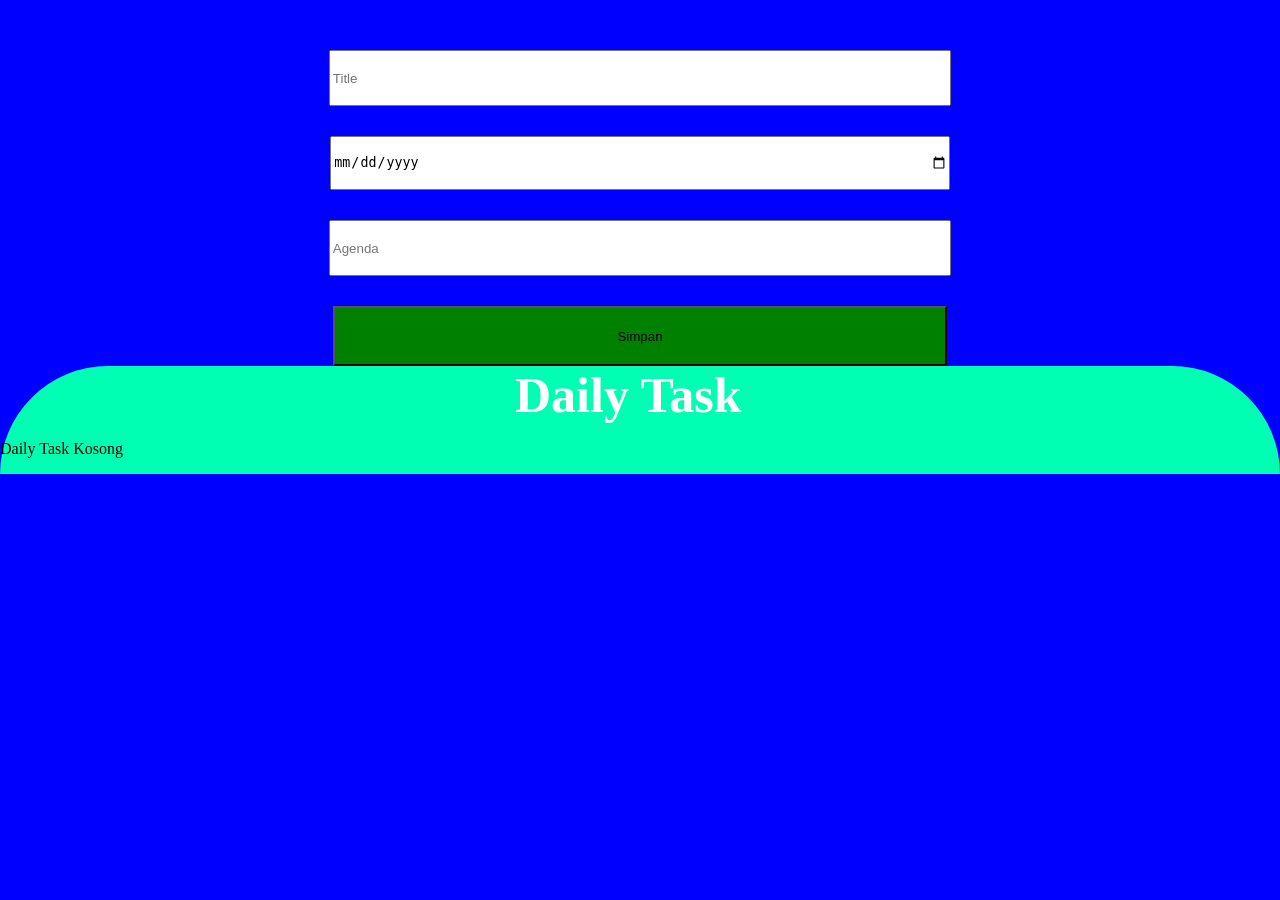
==== index.html @ ef0ea3d3 "tugas" ====
<!DOCTYPE html>
<html lang="en">
<head>
    <meta charset="UTF-8">
    <meta http-equiv="X-UA-Compatible" content="IE=edge">
    <meta name="viewport" content="width=device-width, initial-scale=1.0">
    <link rel="stylesheet" href="index.css">
    <title>Document</title>
</head>
<body>
    <div id="container">
        <div id="input">
            <input type="text" id="title" placeholder="Title">
            <input type="date" id="date" placeholder="Date">
            <input type="text" id="agenda" placeholder="Agenda">
            <!-- <textarea name="agenda" id="" cols="30" rows="10" id="agenda" placeholder="Agenda"></textarea> -->
            <button id="btnSimpan">Simpan</button>
        </div>
        <div id="hasil">
            <label id="judul">Daily Task</label>
        </div>
    </div>
    <script src="index.js"></script>
</body>
</html>
---- index.css ----
body {
    margin: 0;
}
#container {
    display: flex;
    width: 100%;
    min-height: 100vh;
    align-items: center;
    flex-direction: column;
    background: blue;
    box-sizing: border-box;
}

#input {
    margin-top: 50px;
    display: flex;
    flex-direction: column;
    align-items: center;
    width: 60%;
}

#title, #date, #agenda {
    margin-bottom: 30px;
    width: 80%;
    height: 50px;
}

#btnSimpan {
    width: 80%;
    height: 60px;
    background: green;
}

#hasil {
    display: block;
    width: 100%;
    min-height: 20px;
    background: rgb(0, 255, 179);
    border-top-left-radius: 150px;
    border-top-right-radius: 150px;
    box-sizing: border-box;
}

#judul {
    display: block;
    width: 250px;
    font-size: 50px;
    font-weight: bold;
    color: white;
    margin: 0 auto;
}
.title {
    display: flex;
    text-align: center;
    align-items: center;
    margin-left: 140px;
    width: 100px;
    height: 50px;
    background: coral;
    margin-bottom: -30px;
}

.card{
    margin: 50px auto;
    width: 80%;
    min-height: 150px;
    background: coral;
    border-bottom-right-radius: 50px;
    box-sizing: border-box;
}


#hasil div span{
    position: absolute;
    display: flex;
    align-items: center;
    justify-content: center;
    margin-left:78vmax;
    margin-top: -20px;
    background: red;
    color: white;
    width: 40px;
    height: 40px;
    border-radius: 50%;
}
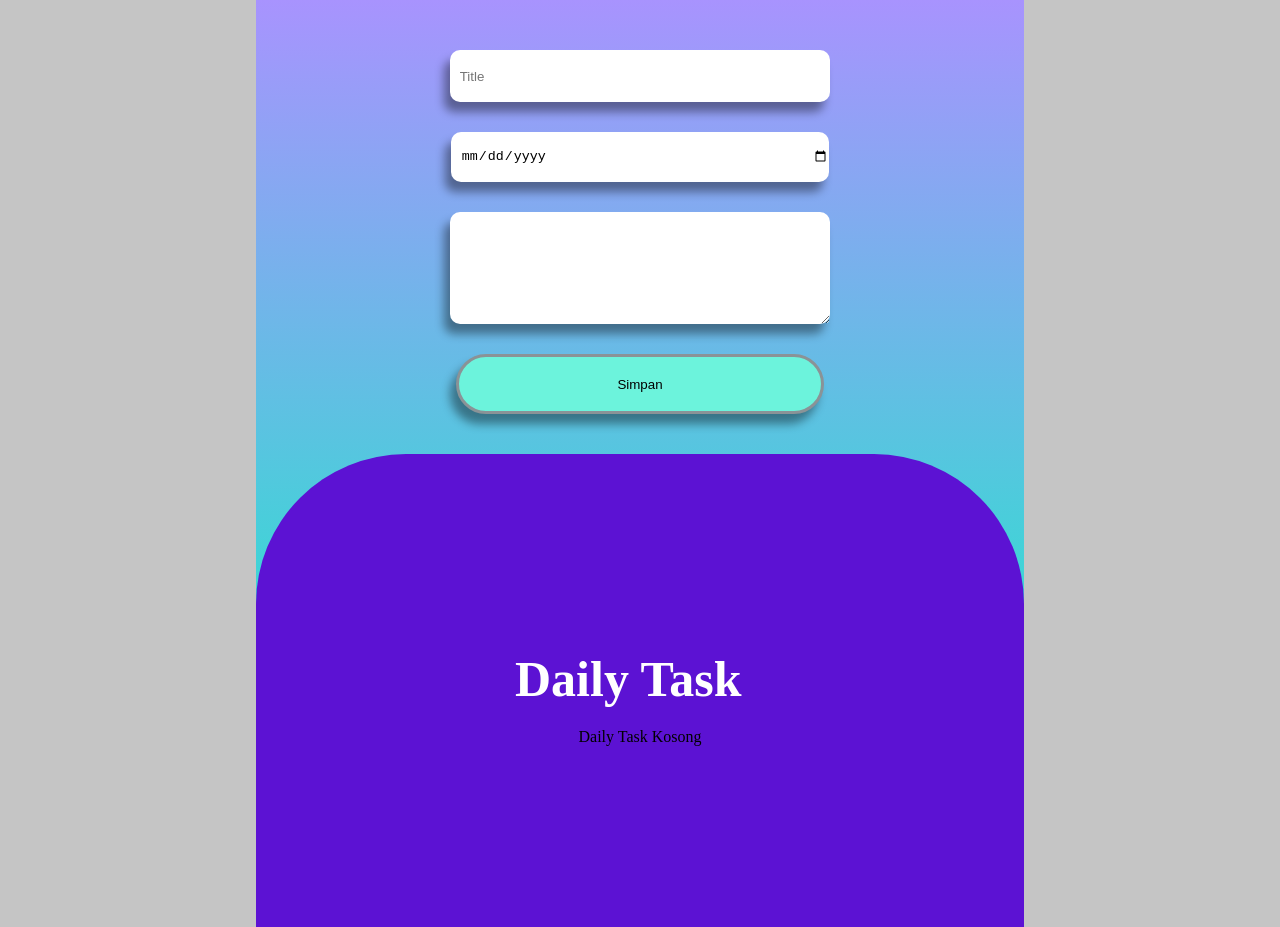
==== commit 56efdf7d: "css" ====
--- a/index.html
+++ b/index.html
@@ -1,25 +1,25 @@
-<!DOCTYPE html>
-<html lang="en">
-<head>
-    <meta charset="UTF-8">
-    <meta http-equiv="X-UA-Compatible" content="IE=edge">
-    <meta name="viewport" content="width=device-width, initial-scale=1.0">
-    <link rel="stylesheet" href="index.css">
-    <title>Document</title>
-</head>
-<body>
-    <div id="container">
-        <div id="input">
-            <input type="text" id="title" placeholder="Title">
-            <input type="date" id="date" placeholder="Date">
-            <input type="text" id="agenda" placeholder="Agenda">
-            <!-- <textarea name="agenda" id="" cols="30" rows="10" id="agenda" placeholder="Agenda"></textarea> -->
-            <button id="btnSimpan">Simpan</button>
-        </div>
-        <div id="hasil">
-            <label id="judul">Daily Task</label>
-        </div>
-    </div>
-    <script src="index.js"></script>
-</body>
+<!DOCTYPE html>
+<html lang="en">
+<head>
+    <meta charset="UTF-8">
+    <meta http-equiv="X-UA-Compatible" content="IE=edge">
+    <meta name="viewport" content="width=device-width, initial-scale=1.0">
+    <link rel="stylesheet" href="index.css">
+    <link rel="stylesheet" href="node_modules/@fortawesome/fontawesome-free/css/all.css">
+    <title>Document</title>
+</head>
+<body>
+    <div id="container">
+        <div id="input">
+            <input type="text" id="title" placeholder="Title">
+            <input type="date" id="date" placeholder="Date">
+            <textarea name="" id="agenda" itemid="agenda" cols="30" rows="10"></textarea>
+            <button id="btnSimpan">Simpan</button>
+        </div>
+        <div id="hasil">
+            <label id="judul">Daily Task</label>
+        </div>
+    </div>
+    <script src="index.js"></script>
+</body>
 </html>
--- a/index.css
+++ b/index.css
@@ -1,85 +1,165 @@
-body {
-    margin: 0;
-}
-#container {
-    display: flex;
-    width: 100%;
-    min-height: 100vh;
-    align-items: center;
-    flex-direction: column;
-    background: blue;
-    box-sizing: border-box;
-}
-
-#input {
-    margin-top: 50px;
-    display: flex;
-    flex-direction: column;
-    align-items: center;
-    width: 60%;
-}
-
-#title, #date, #agenda {
-    margin-bottom: 30px;
-    width: 80%;
-    height: 50px;
-}
-
-#btnSimpan {
-    width: 80%;
-    height: 60px;
-    background: green;
-}
-
-#hasil {
-    display: block;
-    width: 100%;
-    min-height: 20px;
-    background: rgb(0, 255, 179);
-    border-top-left-radius: 150px;
-    border-top-right-radius: 150px;
-    box-sizing: border-box;
-}
-
-#judul {
-    display: block;
-    width: 250px;
-    font-size: 50px;
-    font-weight: bold;
-    color: white;
-    margin: 0 auto;
-}
-.title {
-    display: flex;
-    text-align: center;
-    align-items: center;
-    margin-left: 140px;
-    width: 100px;
-    height: 50px;
-    background: coral;
-    margin-bottom: -30px;
-}
-
-.card{
-    margin: 50px auto;
-    width: 80%;
-    min-height: 150px;
-    background: coral;
-    border-bottom-right-radius: 50px;
-    box-sizing: border-box;
-}
-
-
-#hasil div span{
-    position: absolute;
-    display: flex;
-    align-items: center;
-    justify-content: center;
-    margin-left:78vmax;
-    margin-top: -20px;
-    background: red;
-    color: white;
-    width: 40px;
-    height: 40px;
-    border-radius: 50%;
+body {
+    margin: 0;
+    background-color: #c5c5c5;
+}
+#container {
+    display: flex;
+    width: 60%;
+    min-height: 100vh;
+    align-items: center;
+    flex-direction: column;
+    background-image: linear-gradient(#a893fe, #00fbbf);
+    box-sizing: border-box;
+    margin: auto;
+}
+
+#input {
+    margin-top: 50px;
+    display: flex;
+    flex-direction: column;
+    align-items: center;
+    width: 60%;
+}
+
+#title, #date, #agenda {
+    margin-bottom: 30px;
+    width: 80%;
+    height: 50px;
+    border-radius: 10px;
+    box-shadow: -6px 10px 10px rgba(0, 0, 0, 0.4);
+    border: none;
+    padding-left: 10px;
+    
+}
+#title, #date, #agenda:focus{
+    outline: none;
+}
+#agenda {
+    margin-bottom: 30px;
+    width: 80%;
+    height: 100px;
+    padding-top: 10px;
+}
+
+#btnSimpan {
+    width: 80%;
+    height: 60px;
+    background: rgb(108, 243, 220);
+    border-radius: 40px;
+    border: solid #8a9397 ;
+    box-shadow: -6px 10px 10px rgba(0, 0, 0, 0.4);
+}
+#btnSimpan:hover{
+    cursor: pointer;
+}
+
+#hasil {
+    display: block;
+    align-content: center;
+    width: 100%;
+    min-height: 473px;
+    background: rgb(92, 18, 211);
+    border-top-left-radius: 150px;
+    border-top-right-radius: 150px;
+    box-sizing: border-box;
+    margin-top: 40px;
+    /* box-shadow: 0 -20px 20px rgba(30, 0, 78, 0.4); */
+    
+}
+
+#judul {
+    display: block;
+    width: 250px;
+    font-size: 50px;
+    font-weight: bold;
+    color: white;
+    margin: 0 auto;
+    margin-top: 30px;
+    margin-bottom: 20px;
+}
+.kosong {
+    text-align: center;
+}
+
+.title {
+    display: flex;
+    /* text-align: center;
+    align-items: center; */
+    margin-left: 50px;
+    width: 25%;
+    margin-bottom: -30px;
+    box-sizing: border-box;
+    padding: 15px;
+}
+
+
+.card{
+    margin: 50px;
+    width: 80%;
+    min-height: 150px;
+    border-bottom-right-radius: 50px;
+    box-sizing: border-box;
+    padding-top: 10px;
+    padding-left: 10px;
+}
+.color-icon {
+    color: white;
+}
+
+.hijau{
+    background: #A3FD9C;
+}
+
+.coklat {
+    background: #FFDBA4;
+}
+
+
+#hasil .hapus{
+    position: absolute;
+    display: flex;
+    align-items: center;
+    justify-content: center;
+    /* margin-left:78vmax; */
+    margin-left: 46.5%;
+    margin-top: -30px;
+    background: red;
+    color: white;
+    width: 40px;
+    height: 40px;
+    border-radius: 50%;
+}
+
+#hasil .hapus:hover {
+    cursor: pointer;
+}
+
+@media screen and (max-width: 950px) {
+    body {
+        margin: 0;
+    }
+    #container {
+        display: flex;
+        width: 100%;
+        min-height: 100vh;
+        align-items: center;
+        flex-direction: column;
+        background-image: linear-gradient(#a893fe, #00fbbf);
+        box-sizing: border-box;
+        margin: auto;
+    }
+    #hasil .hapus{
+        position: absolute;
+        display: flex;
+        align-items: center;
+        justify-content: center;
+        /* margin-left:78vmax; */
+        margin-left: 76.5%;
+        margin-top: -30px;
+        background: red;
+        color: white;
+        width: 40px;
+        height: 40px;
+        border-radius: 50%;
+    }
 }
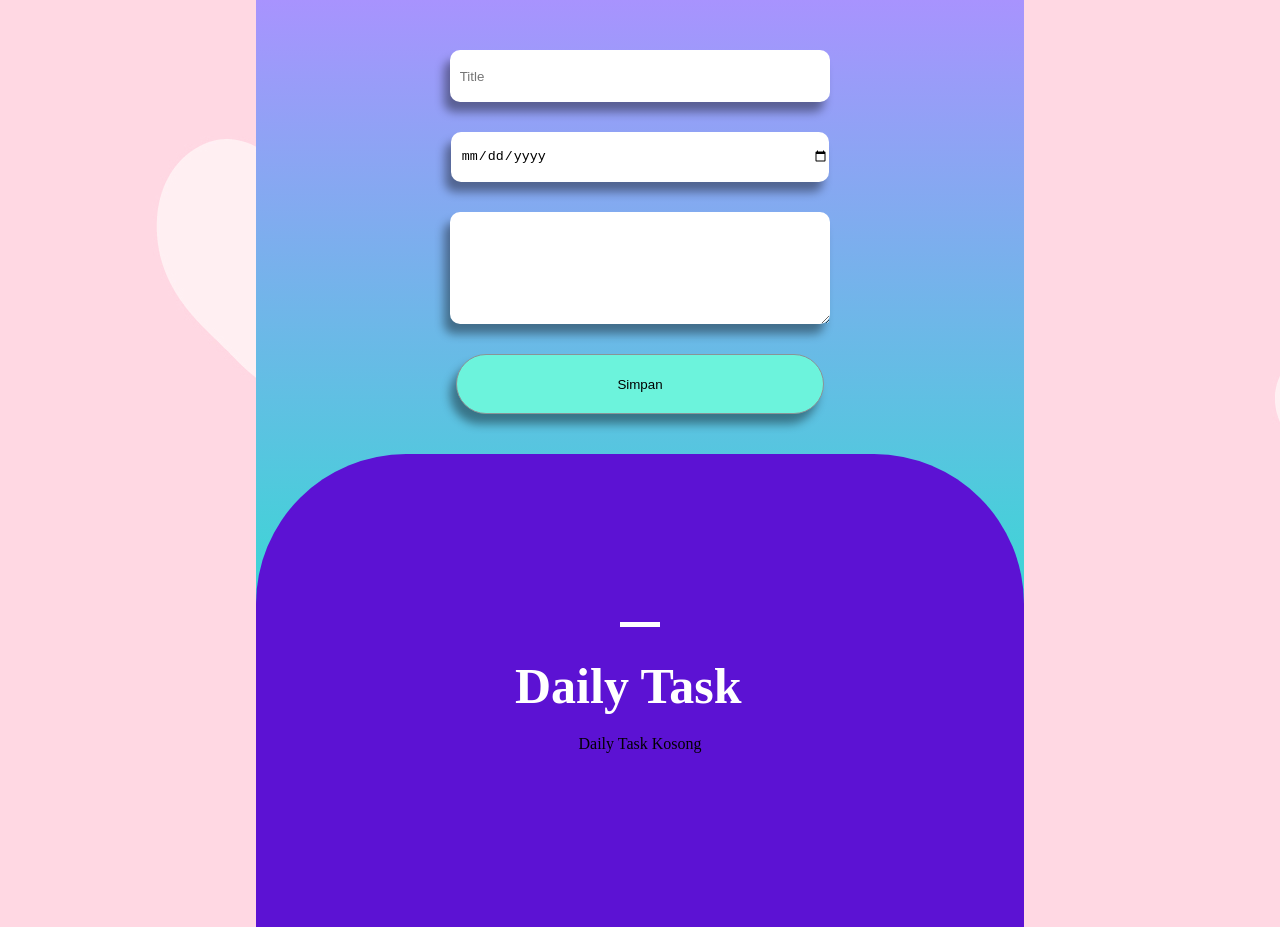
==== commit 50f2a9a6: "css" ====
--- a/index.html
+++ b/index.html
@@ -5,7 +5,6 @@
     <meta http-equiv="X-UA-Compatible" content="IE=edge">
     <meta name="viewport" content="width=device-width, initial-scale=1.0">
     <link rel="stylesheet" href="index.css">
-    <link rel="stylesheet" href="node_modules/@fortawesome/fontawesome-free/css/all.css">
     <title>Document</title>
 </head>
 <body>
@@ -17,6 +16,7 @@
             <button id="btnSimpan">Simpan</button>
         </div>
         <div id="hasil">
+            <span class="garis"></span>
             <label id="judul">Daily Task</label>
         </div>
     </div>
--- a/index.css
+++ b/index.css
@@ -1,6 +1,8 @@
 body {
     margin: 0;
-    background-color: #c5c5c5;
+    /* background-color: #c5c5c5; */
+    background-image: url(./asset/bg.jpg);
+    background-repeat: repeat;
 }
 #container {
     display: flex;
@@ -48,6 +50,7 @@
     border-radius: 40px;
     border: solid #8a9397 ;
     box-shadow: -6px 10px 10px rgba(0, 0, 0, 0.4);
+    border: 1px solid #8A9397;
 }
 #btnSimpan:hover{
     cursor: pointer;
@@ -66,7 +69,18 @@
     /* box-shadow: 0 -20px 20px rgba(30, 0, 78, 0.4); */
     
 }
-
+.garis{
+    display: block;
+    width: 40px;
+    height: 5px;
+    background: white;
+    margin: 10px auto;
+    transition: 2s;
+}
+.garis:hover{
+    transform: scaleY(2);
+    cursor: pointer;
+}
 #judul {
     display: block;
     width: 250px;
@@ -90,6 +104,10 @@
     margin-bottom: -30px;
     box-sizing: border-box;
     padding: 15px;
+    border-bottom-right-radius: 25px;
+    border-top-right-radius: 25px;
+    box-shadow: -6px 15px 10px rgba(0, 0, 0, 0.7);
+    
 }
 
 
@@ -101,6 +119,8 @@
     box-sizing: border-box;
     padding-top: 10px;
     padding-left: 10px;
+    border-left: 20px solid #8a9397;
+    box-shadow: -6px 15px 10px rgba(0, 0, 0, 0.7);
 }
 .color-icon {
     color: white;
@@ -108,10 +128,12 @@
 
 .hijau{
     background: #A3FD9C;
+    border-left: 20px solid #76D2E5;
 }
 
 .coklat {
     background: #FFDBA4;
+    border-left: 20px solid #C98474;
 }
 
 
@@ -121,7 +143,7 @@
     align-items: center;
     justify-content: center;
     /* margin-left:78vmax; */
-    margin-left: 46.5%;
+    margin-left: 45%;
     margin-top: -30px;
     background: red;
     color: white;
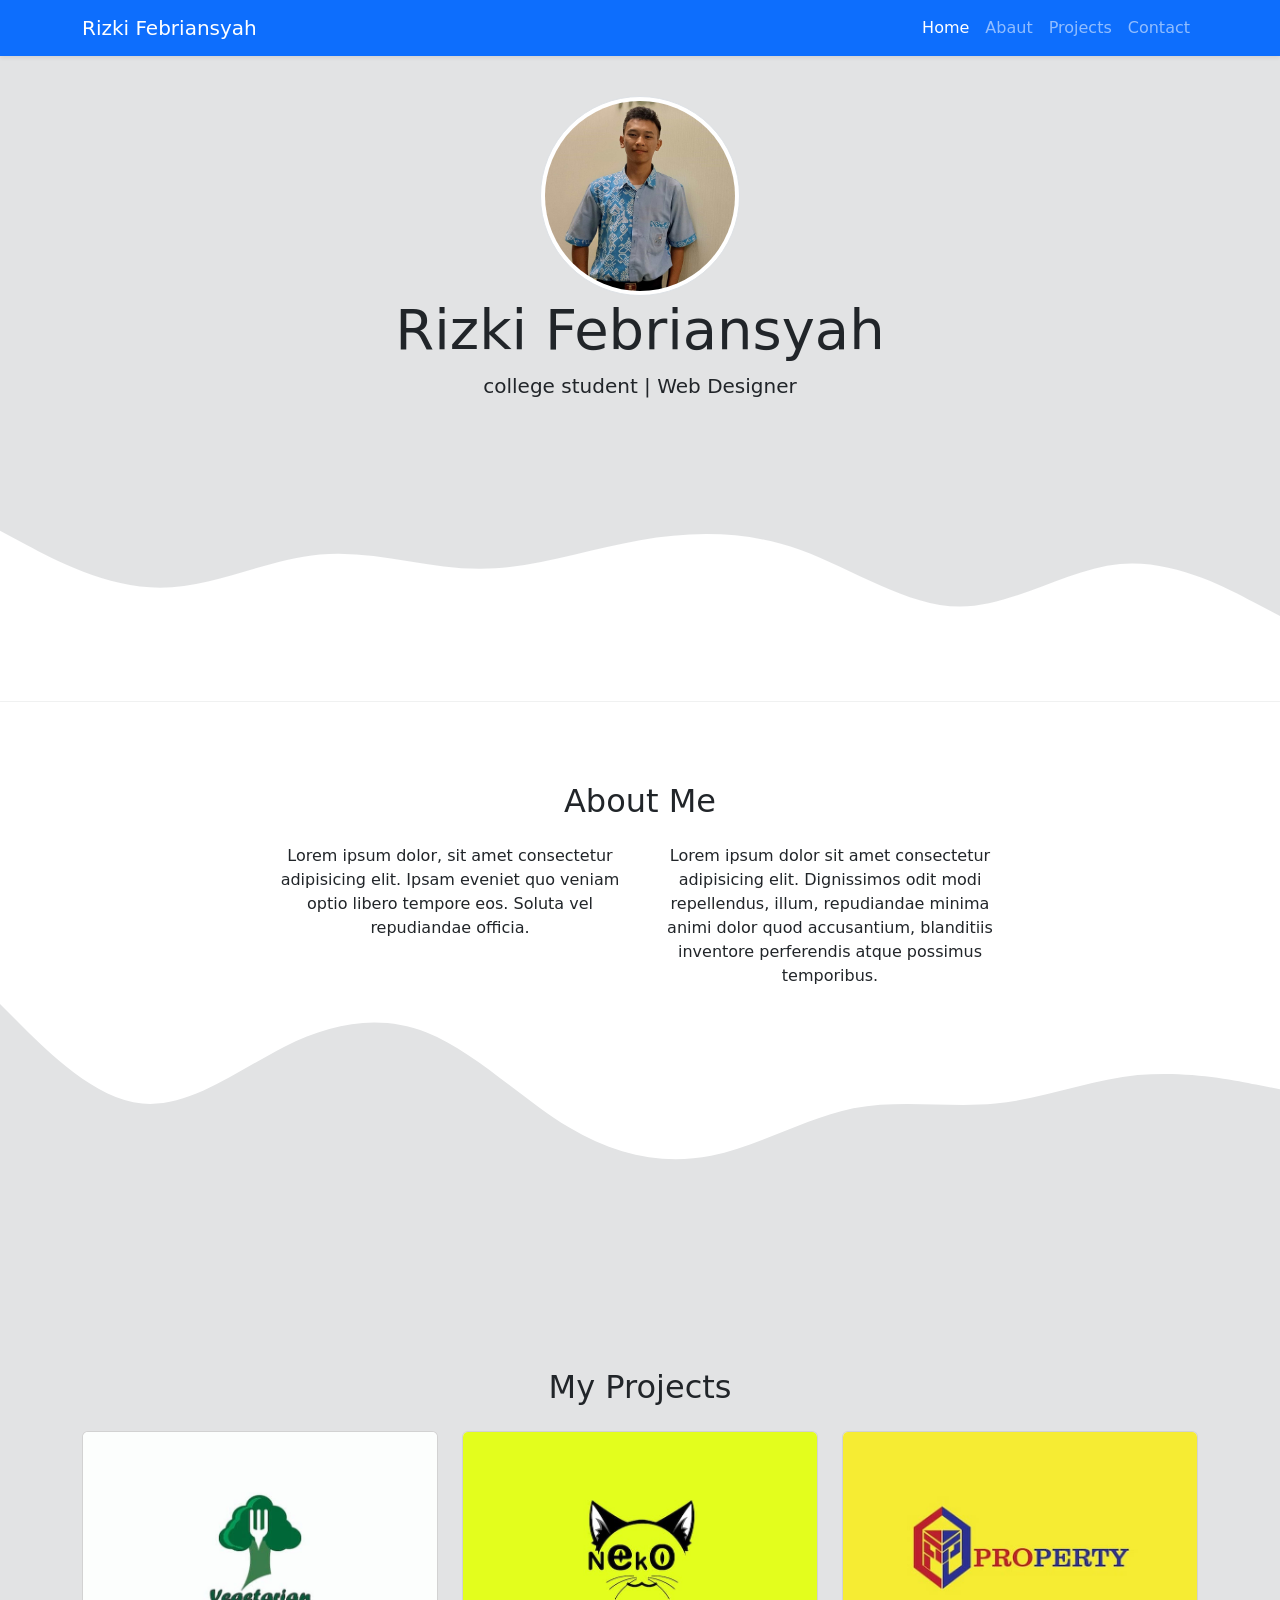
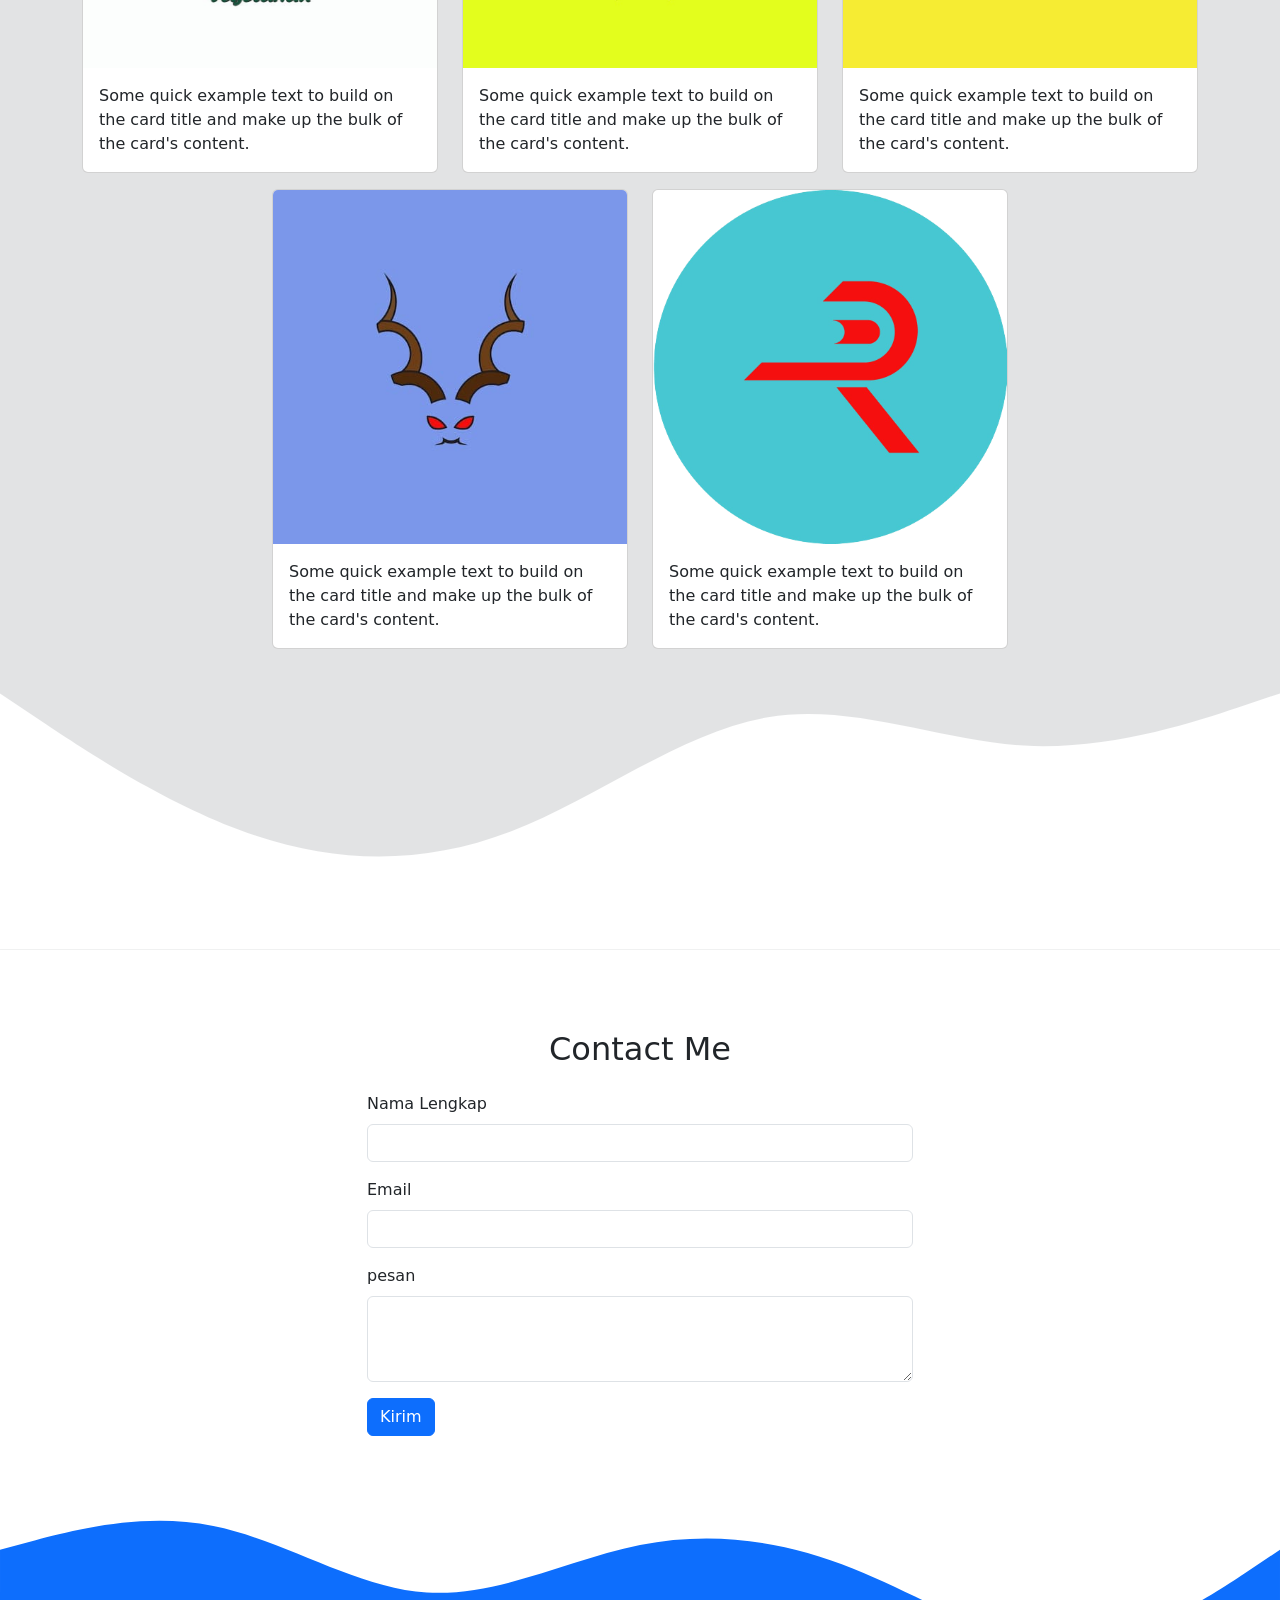
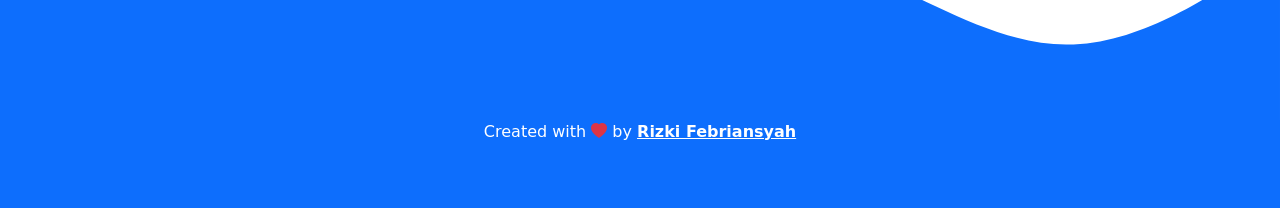
==== commit d4adc491: "menambah potopolio" ====
--- a/index.html
+++ b/index.html
@@ -1,25 +1,233 @@
-<!DOCTYPE html>
-<html lang="en">
-<head>
-    <meta charset="UTF-8">
-    <meta http-equiv="X-UA-Compatible" content="IE=edge">
-    <meta name="viewport" content="width=device-width, initial-scale=1.0">
-    <link rel="stylesheet" href="index.css">
-    <title>Document</title>
-</head>
-<body>
-    <div id="container">
-        <div id="input">
-            <input type="text" id="title" placeholder="Title">
-            <input type="date" id="date" placeholder="Date">
-            <textarea name="" id="agenda" itemid="agenda" cols="30" rows="10"></textarea>
-            <button id="btnSimpan">Simpan</button>
-        </div>
-        <div id="hasil">
-            <span class="garis"></span>
-            <label id="judul">Daily Task</label>
-        </div>
-    </div>
-    <script src="index.js"></script>
-</body>
-</html>+<!DOCTYPE html>
+<html lang="en">
+  <head>
+    <!-- Required meta tags -->
+    <meta charset="utf-8" />
+    <meta name="viewport" content="width=device-width, initial-scale=1" />
+
+    <!-- Bootstrap CSS -->
+    <link href="https://cdn.jsdelivr.net/npm/bootstrap@5.0.0-beta3/dist/css/bootstrap.min.css" rel="stylesheet" integrity="sha384-eOJMYsd53ii+scO/bJGFsiCZc+5NDVN2yr8+0RDqr0Ql0h+rP48ckxlpbzKgwra6" crossorigin="anonymous" />
+    <!-- my css -->
+    <link rel="stylesheet" href="style.css" />
+
+    <!-- bootstrap icon -->
+    <link rel="stylesheet" href="https://cdn.jsdelivr.net/npm/bootstrap-icons@1.4.1/font/bootstrap-icons.css" />
+    <title>My Portpolio | Rizki Febriansyah</title>
+  </head>
+  <body id="home">
+    <!-- navbar -->
+    <nav class="navbar navbar-expand-lg navbar-dark bg-primary shadow-sm fixed-top">
+      <div class="container">
+        <a class="navbar-brand" href="#home">Rizki Febriansyah</a>
+        <button class="navbar-toggler" type="button" data-bs-toggle="collapse" data-bs-target="#navbarNav" aria-controls="navbarNav" aria-expanded="false" aria-label="Toggle navigation">
+          <span class="navbar-toggler-icon"></span>
+        </button>
+        <div class="collapse navbar-collapse" id="navbarNav">
+          <ul class="navbar-nav ms-auto">
+            <li class="nav-item">
+              <a class="nav-link active" aria-current="page" href="#home">Home</a>
+            </li>
+            <li class="nav-item">
+              <a class="nav-link" href="#about">Abaut</a>
+            </li>
+            <li class="nav-item">
+              <a class="nav-link" href="#projects">Projects</a>
+            </li>
+            <li class="nav-item">
+              <a class="nav-link" href="#contact">Contact</a>
+            </li>
+          </ul>
+        </div>
+      </div>
+    </nav>
+    <!-- akhir navbar -->
+    <!-- jumbotron -->
+    <section class="jumbotron text-center">
+      <img src="img/pp.jpg" alt="Rizki Febriansyah" width="200" class="rounded-circle img-thumbnail" />
+      <h1 class="display-4">Rizki Febriansyah</h1>
+      <p class="lead">college student | Web Designer</p>
+      <svg xmlns="http://www.w3.org/2000/svg" viewBox="0 0 1440 320">
+        <path
+          fill="#ffffff"
+          fill-opacity="1"
+          d="M0,128L30,144C60,160,120,192,180,192C240,192,300,160,360,154.7C420,149,480,171,540,170.7C600,171,660,149,720,138.7C780,128,840,128,900,149.3C960,171,1020,213,1080,213.3C1140,213,1200,171,1260,165.3C1320,160,1380,192,1410,208L1440,224L1440,320L1410,320C1380,320,1320,320,1260,320C1200,320,1140,320,1080,320C1020,320,960,320,900,320C840,320,780,320,720,320C660,320,600,320,540,320C480,320,420,320,360,320C300,320,240,320,180,320C120,320,60,320,30,320L0,320Z"
+        ></path>
+      </svg>
+    </section>
+    <!-- akhir jumbotron -->
+
+    <!-- About -->
+    <section id="about">
+      <div class="container">
+        <div class="row text-center mb-3">
+          <div class="text-center">
+            <h2>About Me</h2>
+          </div>
+        </div>
+        <div class="row justify-content-center fd-5 text-center">
+          <div class="col-md-4">
+            <p>Lorem ipsum dolor, sit amet consectetur adipisicing elit. Ipsam eveniet quo veniam optio libero tempore eos. Soluta vel repudiandae officia.</p>
+          </div>
+          <div class="col-md-4">
+            <p>Lorem ipsum dolor sit amet consectetur adipisicing elit. Dignissimos odit modi repellendus, illum, repudiandae minima animi dolor quod accusantium, blanditiis inventore perferendis atque possimus temporibus.</p>
+          </div>
+        </div>
+      </div>
+      <svg xmlns="http://www.w3.org/2000/svg" viewBox="0 0 1440 320">
+        <path
+          fill="#e2e3e4"
+          fill-opacity="1"
+          d="M0,0L26.7,26.7C53.3,53,107,107,160,112C213.3,117,267,75,320,48C373.3,21,427,11,480,32C533.3,53,587,107,640,138.7C693.3,171,747,181,800,170.7C853.3,160,907,128,960,117.3C1013.3,107,1067,117,1120,112C1173.3,107,1227,85,1280,80C1333.3,75,1387,85,1413,90.7L1440,96L1440,320L1413.3,320C1386.7,320,1333,320,1280,320C1226.7,320,1173,320,1120,320C1066.7,320,1013,320,960,320C906.7,320,853,320,800,320C746.7,320,693,320,640,320C586.7,320,533,320,480,320C426.7,320,373,320,320,320C266.7,320,213,320,160,320C106.7,320,53,320,27,320L0,320Z"
+        ></path>
+      </svg>
+    </section>
+    <!-- akhir About -->
+
+    <!-- projects -->
+    <section id="projects">
+      <div class="container">
+        <div class="row text-center mb-3">
+          <div class="col">
+            <h2>My Projects</h2>
+          </div>
+        </div>
+        <div class="row justify-content-center">
+          <div class="col-md-4 mb-3">
+            <div class="card">
+              <img src="img/5.jpg" class="card-img-top" alt="projects1" />
+              <div class="card-body">
+                <p class="card-text">Some quick example text to build on the card title and make up the bulk of the card's content.</p>
+              </div>
+            </div>
+          </div>
+          <div class="col-md-4 mb-3">
+            <div class="card">
+              <img src="img/2.jpg" class="card-img-top" alt="projects2" />
+              <div class="card-body">
+                <p class="card-text">Some quick example text to build on the card title and make up the bulk of the card's content.</p>
+              </div>
+            </div>
+          </div>
+          <div class="col-md-4 mb-3">
+            <div class="card">
+              <img src="img/3.jpg" class="card-img-top" alt="projects3" />
+              <div class="card-body">
+                <p class="card-text">Some quick example text to build on the card title and make up the bulk of the card's content.</p>
+              </div>
+            </div>
+          </div>
+          <div class="col-md-4 mb-3">
+            <div class="card">
+              <img src="img/4.jpg" class="card-img-top" alt="projects4" />
+              <div class="card-body">
+                <p class="card-text">Some quick example text to build on the card title and make up the bulk of the card's content.</p>
+              </div>
+            </div>
+          </div>
+          <div class="col-md-4 mb-3">
+            <div class="card">
+              <img src="img/1.png" class="card-img-top" alt="projects5" />
+              <div class="card-body">
+                <p class="card-text">Some quick example text to build on the card title and make up the bulk of the card's content.</p>
+              </div>
+            </div>
+          </div>
+        </div>
+      </div>
+      <svg xmlns="http://www.w3.org/2000/svg" viewBox="0 0 1440 320">
+        <path
+          fill="#ffffff"
+          fill-opacity="1"
+          d="M0,32L48,64C96,96,192,160,288,192C384,224,480,224,576,186.7C672,149,768,75,864,58.7C960,43,1056,85,1152,90.7C1248,96,1344,64,1392,48L1440,32L1440,320L1392,320C1344,320,1248,320,1152,320C1056,320,960,320,864,320C768,320,672,320,576,320C480,320,384,320,288,320C192,320,96,320,48,320L0,320Z"
+        ></path>
+      </svg>
+    </section>
+    <!-- akhir projects -->
+
+    <!-- contact -->
+    <section id="contact">
+      <div class="container">
+        <div class="row text-center mb-3">
+          <div class="col">
+            <h2>Contact Me</h2>
+          </div>
+        </div>
+        <div class="row justify-content-center">
+          <div class="col-md-6">
+            <div class="alert alert-success alert-dismissible fade show d-none my-alert" role="alert">
+              <strong>Terima Kasih,</strong> Pesan Anda Sudah Kami Terima
+              <button type="button" class="btn-close" data-bs-dismiss="alert" aria-label="Close"></button>
+            </div>
+            <form name="contact-my-portpolio">
+              <div class="mb-3">
+                <label for="name" class="form-label">Nama Lengkap</label>
+                <input type="text" class="form-control" id="name" aria-describedby="name" name="nama" />
+              </div>
+              <div class="mb-3">
+                <label for="email" class="form-label">Email</label>
+                <input type="email" class="form-control" id="email" aria-describedby="email" name="email" />
+              </div>
+              <div class="mb-3">
+                <label for="pesan" class="form-label">pesan</label>
+                <textarea class="form-control" id="pesan" rows="3" name="pesan"></textarea>
+              </div>
+              <button type="submit" class="btn btn-primary btn-kirim">Kirim</button>
+              <!-- btn kirim -->
+              <button class="btn btn-primary btn-loading d-none" type="button" disabled>
+                <span class="spinner-border spinner-border-sm" role="status" aria-hidden="true"></span>
+                Loading...
+              </button>
+            </form>
+          </div>
+        </div>
+      </div>
+      <svg xmlns="http://www.w3.org/2000/svg" viewBox="0 0 1440 320">
+        <path
+          fill="#0d6efd"
+          fill-opacity="1"
+          d="M0,128L40,117.3C80,107,160,85,240,101.3C320,117,400,171,480,176C560,181,640,139,720,122.7C800,107,880,117,960,149.3C1040,181,1120,235,1200,234.7C1280,235,1360,181,1400,154.7L1440,128L1440,320L1400,320C1360,320,1280,320,1200,320C1120,320,1040,320,960,320C880,320,800,320,720,320C640,320,560,320,480,320C400,320,320,320,240,320C160,320,80,320,40,320L0,320Z"
+        ></path>
+      </svg>
+    </section>
+    <!-- akhir contact -->
+
+    <!-- footer -->
+    <footer class="bg-primary text-white text-center pb-5">
+      <p>Created with <i class="bi bi-heart-fill text-danger"></i> by <a href="https://www.instagram.com/rizki.design.official/" class="text-white fw-bold">Rizki Febriansyah</a></p>
+    </footer>
+    <!-- akhir footer -->
+
+    <!-- Optional JavaScript; choose one of the two! -->
+
+    <!-- Option 1: Bootstrap Bundle with Popper -->
+    <script src="https://cdn.jsdelivr.net/npm/bootstrap@5.0.0-beta3/dist/js/bootstrap.bundle.min.js" integrity="sha384-JEW9xMcG8R+pH31jmWH6WWP0WintQrMb4s7ZOdauHnUtxwoG2vI5DkLtS3qm9Ekf" crossorigin="anonymous"></script>
+    <script>
+      const scriptURL = 'https://script.google.com/macros/s/AKfycbwkH-stFkiONHBp035ZZw78vNO8bzh0EeyFDnlycF4LcyFjDodd-2Yv-ILlk_bCuKBhEg/exec';
+      const form = document.forms['contact-my-portpolio'];
+
+      const btnkirim = document.querySelector('.btn-kirim');
+      const btnloading = document.querySelector('.btn-loading');
+      const myalert = document.querySelector('.my-alert');
+
+      form.addEventListener('submit', (e) => {
+        e.preventDefault();
+        // ketika tombol sybmit diklik
+        // tampilkan tombol loading dan hilangkan tombol kirim
+        btnloading.classList.toggle('d-none');
+        btnkirim.classList.toggle('d-none');
+        fetch(scriptURL, { method: 'POST', body: new FormData(form) })
+          .then((response) => {
+            // tampilkan tombol kirim dan hilangkan tombol loading
+            btnloading.classList.toggle('d-none');
+            btnkirim.classList.toggle('d-none');
+            // tampilkan alert
+            myalert.classList.toggle('d-none');
+            // reset form
+            form.reset();
+            console.log('Success!', response);
+          })
+          .catch((error) => console.error('Error!', error.message));
+      });
+    </script>
+  </body>
+</html>
--- a/style.css
+++ b/style.css
@@ -0,0 +1,10 @@
+.jumbotron {
+  padding-top: 6rem;
+  background-color: #e2e3e4;
+}
+#projects {
+  background-color: #e2e3e4;
+}
+section {
+  padding-top: 5rem;
+}
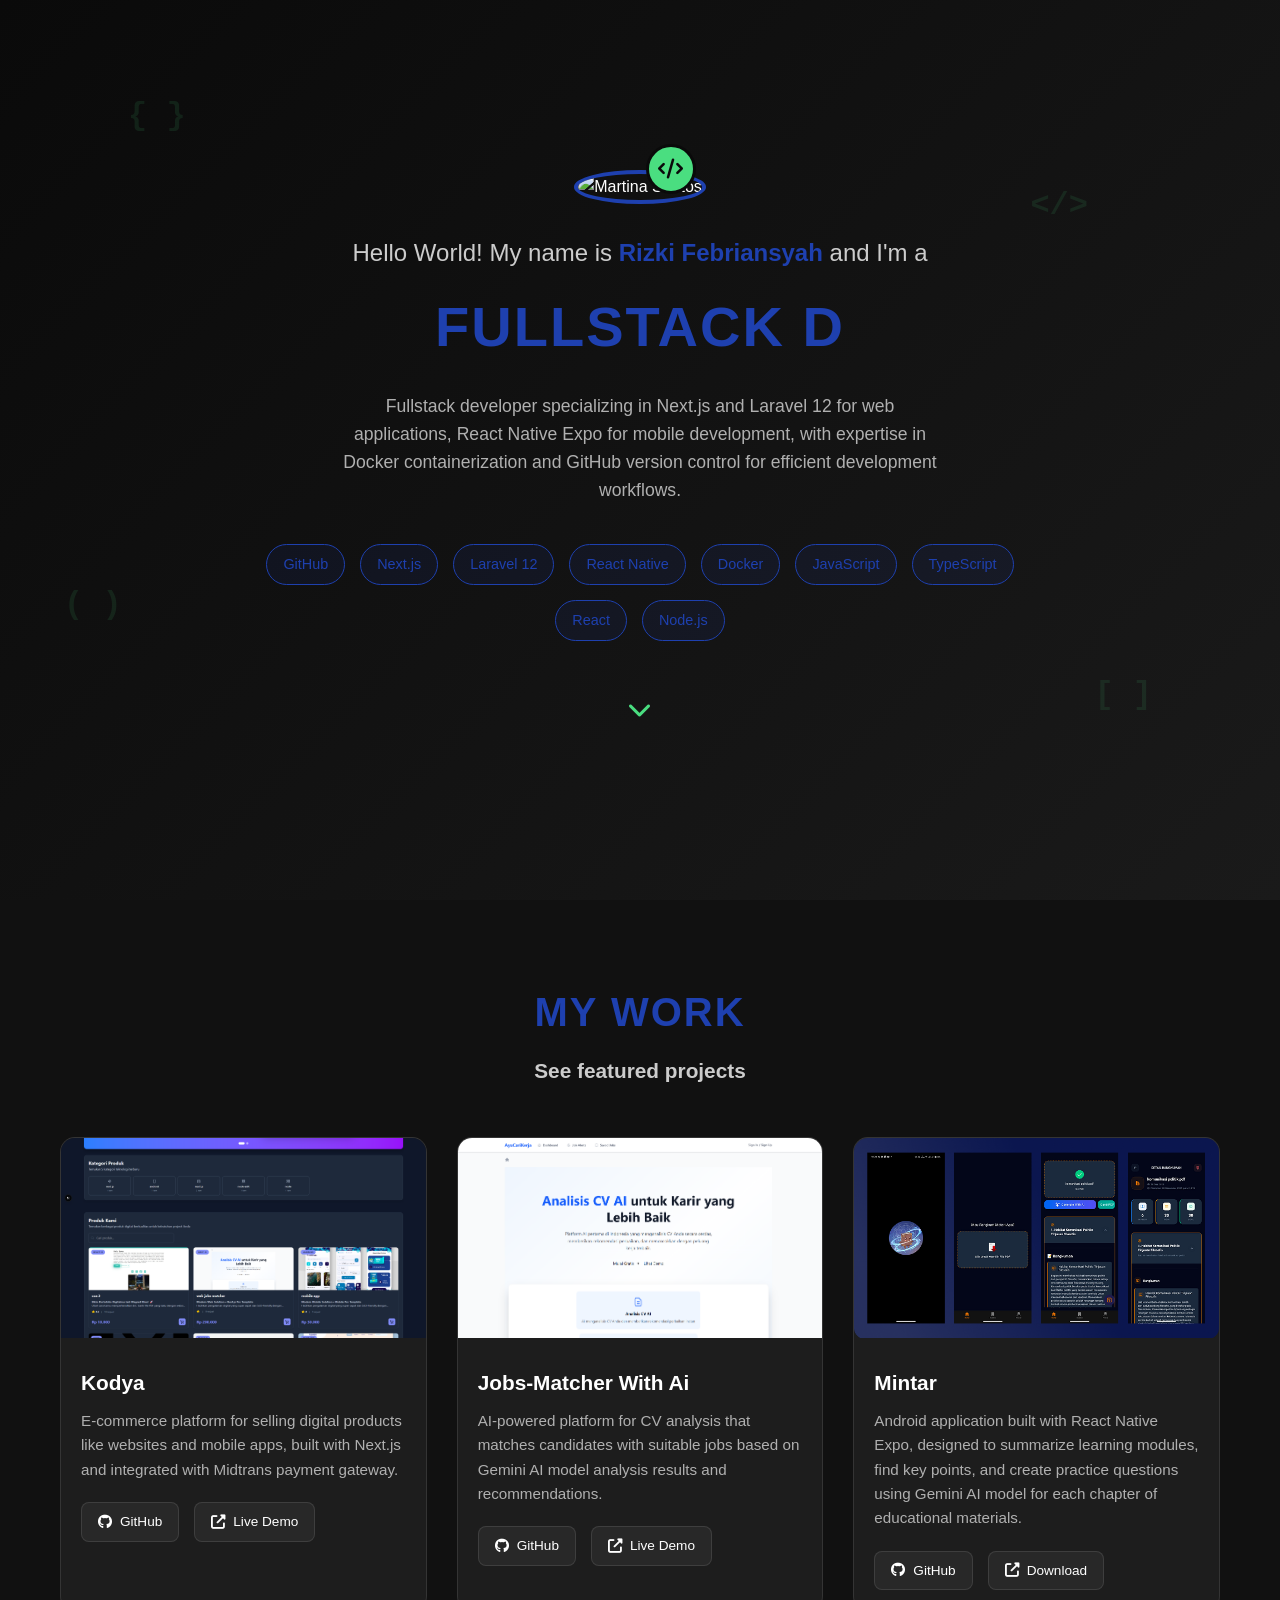
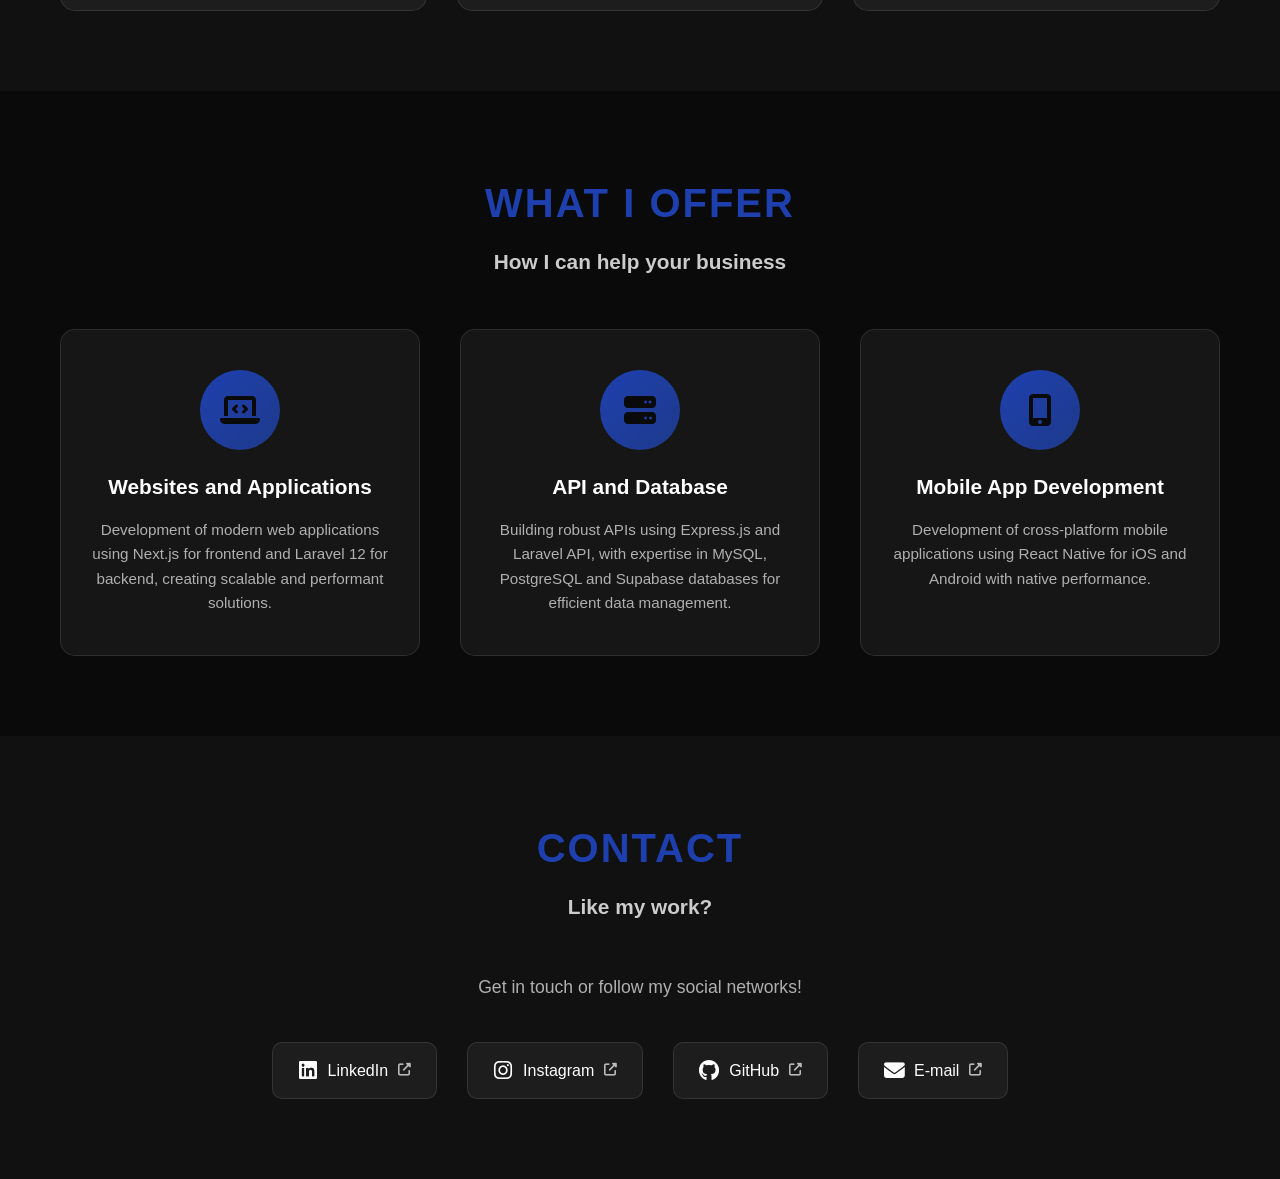
==== commit b5a419d7: "portfolio" ====
--- a/index.html
+++ b/index.html
@@ -1,233 +1,190 @@
 <!DOCTYPE html>
 <html lang="en">
-  <head>
-    <!-- Required meta tags -->
-    <meta charset="utf-8" />
-    <meta name="viewport" content="width=device-width, initial-scale=1" />
+<head>
+    <meta charset="UTF-8">
+    <meta name="viewport" content="width=device-width, initial-scale=1.0">
+    <meta name="description" content="Rizki Febriansyah - Fullstack Developer Portfolio">
+    <meta name="author" content="Rizki Febriansyah">
+    <meta name="keywords" content="Rizki Febriansyah, Fullstack Developer, Portfolio, Web Development, JavaScript, React, Node.js, TypeScript, HTML, CSS, Laravel, Next.js, Express.js, MySQL, PostgreSQL, Supabase">
+    <title>Rizki Febriansyah - Fullstack Developer</title>
+    <link rel="stylesheet" href="https://cdnjs.cloudflare.com/ajax/libs/font-awesome/6.4.0/css/all.min.css">
+    <link rel="stylesheet" href="style.css">
+</head>
+<body>
+    <!-- Hero Section -->
+    <section class="hero">
+        <div class="hero-content">
+            <div class="profile-container">
+                <img src="https://picsum.photos/seed/martina/200/200.jpg" alt="Martina Santos" class="profile-img">
+                <div class="code-icon">
+                    <i class="fas fa-code"></i>
+                </div>
+            </div>
+            <h2>Hello World! My name is <strong style="color: #1e40af;">Rizki Febriansyah</strong> and I'm a</h2>
+            <h1>Fullstack Developer</h1>
+            <p>Fullstack developer specializing in Next.js and Laravel 12 for web applications, React Native Expo for mobile development, with expertise in Docker containerization and GitHub version control for efficient development workflows.</p>
+            
+            <div class="skills">
+                <span class="skill-badge">GitHub</span>
+                <span class="skill-badge">Next.js</span>
+                <span class="skill-badge">Laravel 12</span>
+                <span class="skill-badge">React Native</span>
+                <span class="skill-badge">Docker</span>
+                <span class="skill-badge">JavaScript</span>
+                <span class="skill-badge">TypeScript</span>
+                <span class="skill-badge">React</span>
+                <span class="skill-badge">Node.js</span>
+            </div>
+            
+            <div class="scroll-down">
+                <i class="fas fa-chevron-down"></i>
+            </div>
+        </div>
+        
+        <!-- Background elements -->
+        <div class="bg-elements">
+            <span class="code-text">{ }</span>
+            <span class="code-text">&lt;/&gt;</span>
+            <span class="code-text">( )</span>
+            <span class="code-text">[ ]</span>
+        </div>
+    </section>
 
-    <!-- Bootstrap CSS -->
-    <link href="https://cdn.jsdelivr.net/npm/bootstrap@5.0.0-beta3/dist/css/bootstrap.min.css" rel="stylesheet" integrity="sha384-eOJMYsd53ii+scO/bJGFsiCZc+5NDVN2yr8+0RDqr0Ql0h+rP48ckxlpbzKgwra6" crossorigin="anonymous" />
-    <!-- my css -->
-    <link rel="stylesheet" href="style.css" />
+    <!-- My Work Section -->
+    <section class="work" id="work">
+        <div class="container">
+            <h2 class="section-title">My Work</h2>
+            <h3 class="section-subtitle">See featured projects</h3>
+            
+            <div class="projects-grid">
+                <div class="project-card">
+                    <img src="assets/kodya.png" alt="Travelgram">
+                    <h4>Kodya</h4>
+                    <p>E-commerce platform for selling digital products like websites and mobile apps, built with Next.js and integrated with Midtrans payment gateway.</p>
+                    <div class="project-links">
+                        <a href="https://github.com/mixx-code/kodya" class="project-link" target="_blank">
+                            <i class="fab fa-github"></i>
+                            <span>GitHub</span>
+                        </a>
+                        <a href="https://kodya.vercel.app/" class="project-link" target="_blank">
+                            <i class="fas fa-external-link-alt"></i>
+                            <span>Live Demo</span>
+                        </a>
+                    </div>
+                </div>
+                
+                <div class="project-card">
+                    <img src="assets/jon-matcher.png" alt="Tech News">
+                    <h4>Jobs-Matcher With Ai</h4>
+                    <p>AI-powered platform for CV analysis that matches candidates with suitable jobs based on Gemini AI model analysis results and recommendations.</p>
+                    <div class="project-links">
+                        <a href="https://github.com/mixx-code/job-matcher" class="project-link" target="_blank">
+                            <i class="fab fa-github"></i>
+                            <span>GitHub</span>
+                        </a>
+                        <a href="https://job-matcher-seven.vercel.app/" class="project-link" target="_blank">
+                            <i class="fas fa-external-link-alt"></i>
+                            <span>Live Demo</span>
+                        </a>
+                    </div>
+                </div>
+                
+                <div class="project-card">
+                    <img src="assets/mintar.png" alt="Página de receita">
+                    <h4>Mintar</h4>
+                    <p>Android application built with React Native Expo, designed to summarize learning modules, find key points, and create practice questions using Gemini AI model for each chapter of educational materials.</p>
+                    <div class="project-links">
+                        <a href="https://github.com/mixx-code/mintar" class="project-link" target="_blank">
+                            <i class="fab fa-github"></i>
+                            <span>GitHub</span>
+                        </a>
+                        <a href="https://expo.dev/artifacts/eas/joqZyxCx7K6ywon5BUGdpT.apk" class="project-link" target="_blank">
+                            <i class="fas fa-external-link-alt"></i>
+                            <span>Download</span>
+                        </a>
+                    </div>
+                </div>
+            </div>
+        </div>
+    </section>
 
-    <!-- bootstrap icon -->
-    <link rel="stylesheet" href="https://cdn.jsdelivr.net/npm/bootstrap-icons@1.4.1/font/bootstrap-icons.css" />
-    <title>My Portpolio | Rizki Febriansyah</title>
-  </head>
-  <body id="home">
-    <!-- navbar -->
-    <nav class="navbar navbar-expand-lg navbar-dark bg-primary shadow-sm fixed-top">
-      <div class="container">
-        <a class="navbar-brand" href="#home">Rizki Febriansyah</a>
-        <button class="navbar-toggler" type="button" data-bs-toggle="collapse" data-bs-target="#navbarNav" aria-controls="navbarNav" aria-expanded="false" aria-label="Toggle navigation">
-          <span class="navbar-toggler-icon"></span>
-        </button>
-        <div class="collapse navbar-collapse" id="navbarNav">
-          <ul class="navbar-nav ms-auto">
-            <li class="nav-item">
-              <a class="nav-link active" aria-current="page" href="#home">Home</a>
-            </li>
-            <li class="nav-item">
-              <a class="nav-link" href="#about">Abaut</a>
-            </li>
-            <li class="nav-item">
-              <a class="nav-link" href="#projects">Projects</a>
-            </li>
-            <li class="nav-item">
-              <a class="nav-link" href="#contact">Contact</a>
-            </li>
-          </ul>
+    <!-- My Services Section -->
+    <section class="services" id="services">
+        <div class="container">
+            <h2 class="section-title">What I Offer</h2>
+            <h3 class="section-subtitle">How I can help your business</h3>
+            
+            <div class="services-grid">
+                <div class="service-card">
+                    <div class="service-icon">
+                        <i class="fas fa-laptop-code"></i>
+                    </div>
+                    <h4>Websites and Applications</h4>
+                    <p>Development of modern web applications using Next.js for frontend and Laravel 12 for backend, creating scalable and performant solutions.</p>
+                </div>
+                
+                <div class="service-card">
+                    <div class="service-icon">
+                        <i class="fas fa-server"></i>
+                    </div>
+                    <h4>API and Database</h4>
+                    <p>Building robust APIs using Express.js and Laravel API, with expertise in MySQL, PostgreSQL and Supabase databases for efficient data management.</p>
+                </div>
+                
+                <div class="service-card">
+                    <div class="service-icon">
+                        <i class="fas fa-mobile-alt"></i>
+                    </div>
+                    <h4>Mobile App Development</h4>
+                    <p>Development of cross-platform mobile applications using React Native for iOS and Android with native performance.</p>
+                </div>
+                
+                <!-- <div class="service-card">
+                    <div class="service-icon">
+                        <i class="fas fa-cogs"></i>
+                    </div>
+                    <h4>DevOps</h4>
+                    <p>Application and infrastructure management, with automated deployment and continuous monitoring.</p>
+                </div> -->
+            </div>
         </div>
-      </div>
-    </nav>
-    <!-- akhir navbar -->
-    <!-- jumbotron -->
-    <section class="jumbotron text-center">
-      <img src="img/pp.jpg" alt="Rizki Febriansyah" width="200" class="rounded-circle img-thumbnail" />
-      <h1 class="display-4">Rizki Febriansyah</h1>
-      <p class="lead">college student | Web Designer</p>
-      <svg xmlns="http://www.w3.org/2000/svg" viewBox="0 0 1440 320">
-        <path
-          fill="#ffffff"
-          fill-opacity="1"
-          d="M0,128L30,144C60,160,120,192,180,192C240,192,300,160,360,154.7C420,149,480,171,540,170.7C600,171,660,149,720,138.7C780,128,840,128,900,149.3C960,171,1020,213,1080,213.3C1140,213,1200,171,1260,165.3C1320,160,1380,192,1410,208L1440,224L1440,320L1410,320C1380,320,1320,320,1260,320C1200,320,1140,320,1080,320C1020,320,960,320,900,320C840,320,780,320,720,320C660,320,600,320,540,320C480,320,420,320,360,320C300,320,240,320,180,320C120,320,60,320,30,320L0,320Z"
-        ></path>
-      </svg>
     </section>
-    <!-- akhir jumbotron -->
 
-    <!-- About -->
-    <section id="about">
-      <div class="container">
-        <div class="row text-center mb-3">
-          <div class="text-center">
-            <h2>About Me</h2>
-          </div>
+    <!-- Contact Section -->
+    <section class="contact" id="contact">
+        <div class="container">
+            <h2 class="section-title">Contact</h2>
+            <h3 class="section-subtitle">Like my work?</h3>
+            <p class="contact-description">Get in touch or follow my social networks!</p>
+            
+            <div class="social-links">
+                <a href="https://www.linkedin.com/in/rizki-febriansyah-882a20210/" target="_blank" class="social-link">
+                    <i class="fab fa-linkedin"></i>
+                    <span>LinkedIn</span>
+                    <i class="fas fa-external-link-alt"></i>
+                </a>
+                
+                <a href="https://www.instagram.com/iki_0011/" target="_blank" class="social-link">
+                    <i class="fab fa-instagram"></i>
+                    <span>Instagram</span>
+                    <i class="fas fa-external-link-alt"></i>
+                </a>
+                
+                <a href="https://github.com/mixx-code" target="_blank" class="social-link">
+                    <i class="fab fa-github"></i>
+                    <span>GitHub</span>
+                    <i class="fas fa-external-link-alt"></i>
+                </a>
+                
+                <a href="mailto:rfebriansyah385@gmail.com" target="_blank" class="social-link">
+                    <i class="fas fa-envelope"></i>
+                    <span>E-mail</span>
+                    <i class="fas fa-external-link-alt"></i>
+                </a>
+            </div>
         </div>
-        <div class="row justify-content-center fd-5 text-center">
-          <div class="col-md-4">
-            <p>Lorem ipsum dolor, sit amet consectetur adipisicing elit. Ipsam eveniet quo veniam optio libero tempore eos. Soluta vel repudiandae officia.</p>
-          </div>
-          <div class="col-md-4">
-            <p>Lorem ipsum dolor sit amet consectetur adipisicing elit. Dignissimos odit modi repellendus, illum, repudiandae minima animi dolor quod accusantium, blanditiis inventore perferendis atque possimus temporibus.</p>
-          </div>
-        </div>
-      </div>
-      <svg xmlns="http://www.w3.org/2000/svg" viewBox="0 0 1440 320">
-        <path
-          fill="#e2e3e4"
-          fill-opacity="1"
-          d="M0,0L26.7,26.7C53.3,53,107,107,160,112C213.3,117,267,75,320,48C373.3,21,427,11,480,32C533.3,53,587,107,640,138.7C693.3,171,747,181,800,170.7C853.3,160,907,128,960,117.3C1013.3,107,1067,117,1120,112C1173.3,107,1227,85,1280,80C1333.3,75,1387,85,1413,90.7L1440,96L1440,320L1413.3,320C1386.7,320,1333,320,1280,320C1226.7,320,1173,320,1120,320C1066.7,320,1013,320,960,320C906.7,320,853,320,800,320C746.7,320,693,320,640,320C586.7,320,533,320,480,320C426.7,320,373,320,320,320C266.7,320,213,320,160,320C106.7,320,53,320,27,320L0,320Z"
-        ></path>
-      </svg>
     </section>
-    <!-- akhir About -->
 
-    <!-- projects -->
-    <section id="projects">
-      <div class="container">
-        <div class="row text-center mb-3">
-          <div class="col">
-            <h2>My Projects</h2>
-          </div>
-        </div>
-        <div class="row justify-content-center">
-          <div class="col-md-4 mb-3">
-            <div class="card">
-              <img src="img/5.jpg" class="card-img-top" alt="projects1" />
-              <div class="card-body">
-                <p class="card-text">Some quick example text to build on the card title and make up the bulk of the card's content.</p>
-              </div>
-            </div>
-          </div>
-          <div class="col-md-4 mb-3">
-            <div class="card">
-              <img src="img/2.jpg" class="card-img-top" alt="projects2" />
-              <div class="card-body">
-                <p class="card-text">Some quick example text to build on the card title and make up the bulk of the card's content.</p>
-              </div>
-            </div>
-          </div>
-          <div class="col-md-4 mb-3">
-            <div class="card">
-              <img src="img/3.jpg" class="card-img-top" alt="projects3" />
-              <div class="card-body">
-                <p class="card-text">Some quick example text to build on the card title and make up the bulk of the card's content.</p>
-              </div>
-            </div>
-          </div>
-          <div class="col-md-4 mb-3">
-            <div class="card">
-              <img src="img/4.jpg" class="card-img-top" alt="projects4" />
-              <div class="card-body">
-                <p class="card-text">Some quick example text to build on the card title and make up the bulk of the card's content.</p>
-              </div>
-            </div>
-          </div>
-          <div class="col-md-4 mb-3">
-            <div class="card">
-              <img src="img/1.png" class="card-img-top" alt="projects5" />
-              <div class="card-body">
-                <p class="card-text">Some quick example text to build on the card title and make up the bulk of the card's content.</p>
-              </div>
-            </div>
-          </div>
-        </div>
-      </div>
-      <svg xmlns="http://www.w3.org/2000/svg" viewBox="0 0 1440 320">
-        <path
-          fill="#ffffff"
-          fill-opacity="1"
-          d="M0,32L48,64C96,96,192,160,288,192C384,224,480,224,576,186.7C672,149,768,75,864,58.7C960,43,1056,85,1152,90.7C1248,96,1344,64,1392,48L1440,32L1440,320L1392,320C1344,320,1248,320,1152,320C1056,320,960,320,864,320C768,320,672,320,576,320C480,320,384,320,288,320C192,320,96,320,48,320L0,320Z"
-        ></path>
-      </svg>
-    </section>
-    <!-- akhir projects -->
-
-    <!-- contact -->
-    <section id="contact">
-      <div class="container">
-        <div class="row text-center mb-3">
-          <div class="col">
-            <h2>Contact Me</h2>
-          </div>
-        </div>
-        <div class="row justify-content-center">
-          <div class="col-md-6">
-            <div class="alert alert-success alert-dismissible fade show d-none my-alert" role="alert">
-              <strong>Terima Kasih,</strong> Pesan Anda Sudah Kami Terima
-              <button type="button" class="btn-close" data-bs-dismiss="alert" aria-label="Close"></button>
-            </div>
-            <form name="contact-my-portpolio">
-              <div class="mb-3">
-                <label for="name" class="form-label">Nama Lengkap</label>
-                <input type="text" class="form-control" id="name" aria-describedby="name" name="nama" />
-              </div>
-              <div class="mb-3">
-                <label for="email" class="form-label">Email</label>
-                <input type="email" class="form-control" id="email" aria-describedby="email" name="email" />
-              </div>
-              <div class="mb-3">
-                <label for="pesan" class="form-label">pesan</label>
-                <textarea class="form-control" id="pesan" rows="3" name="pesan"></textarea>
-              </div>
-              <button type="submit" class="btn btn-primary btn-kirim">Kirim</button>
-              <!-- btn kirim -->
-              <button class="btn btn-primary btn-loading d-none" type="button" disabled>
-                <span class="spinner-border spinner-border-sm" role="status" aria-hidden="true"></span>
-                Loading...
-              </button>
-            </form>
-          </div>
-        </div>
-      </div>
-      <svg xmlns="http://www.w3.org/2000/svg" viewBox="0 0 1440 320">
-        <path
-          fill="#0d6efd"
-          fill-opacity="1"
-          d="M0,128L40,117.3C80,107,160,85,240,101.3C320,117,400,171,480,176C560,181,640,139,720,122.7C800,107,880,117,960,149.3C1040,181,1120,235,1200,234.7C1280,235,1360,181,1400,154.7L1440,128L1440,320L1400,320C1360,320,1280,320,1200,320C1120,320,1040,320,960,320C880,320,800,320,720,320C640,320,560,320,480,320C400,320,320,320,240,320C160,320,80,320,40,320L0,320Z"
-        ></path>
-      </svg>
-    </section>
-    <!-- akhir contact -->
-
-    <!-- footer -->
-    <footer class="bg-primary text-white text-center pb-5">
-      <p>Created with <i class="bi bi-heart-fill text-danger"></i> by <a href="https://www.instagram.com/rizki.design.official/" class="text-white fw-bold">Rizki Febriansyah</a></p>
-    </footer>
-    <!-- akhir footer -->
-
-    <!-- Optional JavaScript; choose one of the two! -->
-
-    <!-- Option 1: Bootstrap Bundle with Popper -->
-    <script src="https://cdn.jsdelivr.net/npm/bootstrap@5.0.0-beta3/dist/js/bootstrap.bundle.min.js" integrity="sha384-JEW9xMcG8R+pH31jmWH6WWP0WintQrMb4s7ZOdauHnUtxwoG2vI5DkLtS3qm9Ekf" crossorigin="anonymous"></script>
-    <script>
-      const scriptURL = 'https://script.google.com/macros/s/AKfycbwkH-stFkiONHBp035ZZw78vNO8bzh0EeyFDnlycF4LcyFjDodd-2Yv-ILlk_bCuKBhEg/exec';
-      const form = document.forms['contact-my-portpolio'];
-
-      const btnkirim = document.querySelector('.btn-kirim');
-      const btnloading = document.querySelector('.btn-loading');
-      const myalert = document.querySelector('.my-alert');
-
-      form.addEventListener('submit', (e) => {
-        e.preventDefault();
-        // ketika tombol sybmit diklik
-        // tampilkan tombol loading dan hilangkan tombol kirim
-        btnloading.classList.toggle('d-none');
-        btnkirim.classList.toggle('d-none');
-        fetch(scriptURL, { method: 'POST', body: new FormData(form) })
-          .then((response) => {
-            // tampilkan tombol kirim dan hilangkan tombol loading
-            btnloading.classList.toggle('d-none');
-            btnkirim.classList.toggle('d-none');
-            // tampilkan alert
-            myalert.classList.toggle('d-none');
-            // reset form
-            form.reset();
-            console.log('Success!', response);
-          })
-          .catch((error) => console.error('Error!', error.message));
-      });
-    </script>
-  </body>
+    <script src="script.js"></script>
+</body>
 </html>
--- a/style.css
+++ b/style.css
@@ -1,10 +1,464 @@
-.jumbotron {
-  padding-top: 6rem;
-  background-color: #e2e3e4;
-}
-#projects {
-  background-color: #e2e3e4;
-}
+* {
+    margin: 0;
+    padding: 0;
+    box-sizing: border-box;
+}
+
+body {
+    font-family: 'Segoe UI', Tahoma, Geneva, Verdana, sans-serif;
+    background-color: #0a0a0a;
+    color: #ffffff;
+    line-height: 1.6;
+    overflow-x: hidden;
+}
+
+.container {
+    max-width: 1200px;
+    margin: 0 auto;
+    padding: 0 20px;
+}
+
+/* Hero Section */
+.hero {
+    min-height: 100vh;
+    display: flex;
+    align-items: center;
+    justify-content: center;
+    position: relative;
+    background: linear-gradient(135deg, #0a0a0a 0%, #1a1a1a 100%);
+    overflow: hidden;
+}
+
+.hero-content {
+    text-align: center;
+    z-index: 2;
+    max-width: 800px;
+    padding: 0 20px;
+}
+
+.profile-container {
+    position: relative;
+    display: inline-block;
+    margin-bottom: 30px;
+}
+
+.profile-img {
+    width: 200px;
+    height: 200px;
+    border-radius: 50%;
+    border: 4px solid #1e40af;
+    object-fit: cover;
+}
+
+.code-icon {
+    position: absolute;
+    bottom: 10px;
+    right: 10px;
+    background: #4ade80;
+    width: 50px;
+    height: 50px;
+    border-radius: 50%;
+    display: flex;
+    align-items: center;
+    justify-content: center;
+    border: 3px solid #0a0a0a;
+    color: #0a0a0a;
+    font-size: 20px;
+}
+
+.hero h2 {
+    font-size: 1.5rem;
+    margin-bottom: 10px;
+    color: #cccccc;
+    font-weight: 400;
+}
+
+.hero h1 {
+    font-size: 3.5rem;
+    margin-bottom: 20px;
+    color: #1e40af;
+    font-weight: 700;
+    text-transform: uppercase;
+    letter-spacing: 2px;
+}
+
+.hero p {
+    font-size: 1.1rem;
+    margin-bottom: 40px;
+    color: #b0b0b0;
+    max-width: 600px;
+    margin-left: auto;
+    margin-right: auto;
+}
+
+.skills {
+    display: flex;
+    flex-wrap: wrap;
+    justify-content: center;
+    gap: 15px;
+    margin-bottom: 50px;
+}
+
+.skill-badge {
+    background: rgba(30, 64, 175, 0.1);
+    border: 1px solid #1e40af;
+    color: #1e40af;
+    padding: 8px 16px;
+    border-radius: 25px;
+    font-size: 0.9rem;
+    font-weight: 500;
+    transition: all 0.3s ease;
+}
+
+.skill-badge:hover {
+    background: #1e40af;
+    color: #ffffff;
+    transform: translateY(-2px);
+}
+
+.scroll-down {
+    animation: bounce 2s infinite;
+    color: #4ade80;
+    font-size: 1.5rem;
+    cursor: pointer;
+}
+
+@keyframes bounce {
+    0%, 20%, 50%, 80%, 100% {
+        transform: translateY(0);
+    }
+    40% {
+        transform: translateY(-10px);
+    }
+    60% {
+        transform: translateY(-5px);
+    }
+}
+
+/* Background elements */
+.bg-elements {
+    position: absolute;
+    top: 0;
+    left: 0;
+    width: 100%;
+    height: 100%;
+    z-index: 1;
+    opacity: 0.1;
+}
+
+.code-text {
+    position: absolute;
+    font-family: 'Courier New', monospace;
+    font-size: 2rem;
+    color: #4ade80;
+    font-weight: bold;
+}
+
+.code-text:nth-child(1) {
+    top: 10%;
+    left: 10%;
+}
+
+.code-text:nth-child(2) {
+    top: 20%;
+    right: 15%;
+}
+
+.code-text:nth-child(3) {
+    bottom: 30%;
+    left: 5%;
+}
+
+.code-text:nth-child(4) {
+    bottom: 20%;
+    right: 10%;
+}
+
+/* Section Styles */
 section {
-  padding-top: 5rem;
-}
+    padding: 80px 0;
+}
+
+.section-title {
+    font-size: 2.5rem;
+    text-align: center;
+    margin-bottom: 10px;
+    color: #1e40af;
+    text-transform: uppercase;
+    letter-spacing: 2px;
+}
+
+.section-subtitle {
+    font-size: 1.3rem;
+    text-align: center;
+    margin-bottom: 50px;
+    color: #cccccc;
+}
+
+/* Work Section */
+.work {
+    background: #111111;
+}
+
+.projects-grid {
+    display: grid;
+    grid-template-columns: repeat(auto-fit, minmax(350px, 1fr));
+    gap: 30px;
+    margin-top: 50px;
+}
+
+.project-card {
+    background: rgba(255, 255, 255, 0.05);
+    border: 1px solid rgba(255, 255, 255, 0.1);
+    border-radius: 15px;
+    overflow: hidden;
+    transition: all 0.3s ease;
+    cursor: pointer;
+}
+
+.project-card:hover {
+    transform: translateY(-10px);
+    border-color: #1e40af;
+    box-shadow: 0 10px 30px rgba(30, 64, 175, 0.3);
+}
+
+.project-card img {
+    width: 100%;
+    height: 200px;
+    object-fit: cover;
+}
+
+.project-card h4 {
+    padding: 20px 20px 10px;
+    font-size: 1.3rem;
+    color: #ffffff;
+}
+
+.project-card p {
+    padding: 0 20px 20px;
+    color: #b0b0b0;
+    font-size: 0.95rem;
+}
+
+.project-links {
+    display: flex;
+    gap: 15px;
+    padding: 0 20px 20px;
+}
+
+.project-link {
+    display: flex;
+    align-items: center;
+    gap: 8px;
+    padding: 8px 16px;
+    background: rgba(255, 255, 255, 0.05);
+    border: 1px solid rgba(255, 255, 255, 0.1);
+    border-radius: 8px;
+    color: #ffffff;
+    text-decoration: none;
+    font-size: 0.85rem;
+    transition: all 0.3s ease;
+}
+
+.project-link:hover {
+    background: rgba(30, 64, 175, 0.1);
+    border-color: #1e40af;
+    color: #1e40af;
+    transform: translateY(-2px);
+}
+
+.project-link i {
+    font-size: 0.9rem;
+}
+
+/* Services Section */
+.services {
+    background: #0a0a0a;
+}
+
+.services-grid {
+    display: grid;
+    grid-template-columns: repeat(auto-fit, minmax(300px, 1fr));
+    gap: 40px;
+    margin-top: 50px;
+}
+
+.service-card {
+    text-align: center;
+    padding: 40px 30px;
+    background: rgba(255, 255, 255, 0.05);
+    border: 1px solid rgba(255, 255, 255, 0.1);
+    border-radius: 15px;
+    transition: all 0.3s ease;
+}
+
+.service-card:hover {
+    transform: translateY(-5px);
+    border-color: #4ade80;
+    box-shadow: 0 10px 30px rgba(30, 64, 175, 0.2);
+}
+
+.service-icon {
+    width: 80px;
+    height: 80px;
+    margin: 0 auto 20px;
+    background: linear-gradient(135deg, #1e40af, #1e3a8a);
+    border-radius: 50%;
+    display: flex;
+    align-items: center;
+    justify-content: center;
+    font-size: 2rem;
+    color: #0a0a0a;
+}
+
+.service-card h4 {
+    font-size: 1.3rem;
+    margin-bottom: 15px;
+    color: #ffffff;
+}
+
+.service-card p {
+    color: #b0b0b0;
+    font-size: 0.95rem;
+}
+
+/* Contact Section */
+.contact {
+    background: #111111;
+    text-align: center;
+}
+
+.contact-description {
+    text-align: center;
+    margin-bottom: 40px;
+    color: #b0b0b0;
+    font-size: 1.1rem;
+}
+
+.social-links {
+    display: flex;
+    justify-content: center;
+    gap: 30px;
+    flex-wrap: wrap;
+}
+
+.social-link {
+    display: flex;
+    align-items: center;
+    gap: 10px;
+    padding: 15px 25px;
+    background: rgba(255, 255, 255, 0.05);
+    border: 1px solid rgba(255, 255, 255, 0.1);
+    border-radius: 10px;
+    color: #ffffff;
+    text-decoration: none;
+    transition: all 0.3s ease;
+    font-size: 1rem;
+}
+
+.social-link:hover {
+    background: rgba(30, 64, 175, 0.1);
+    border-color: #1e40af;
+    color: #1e40af;
+    transform: translateY(-3px);
+}
+
+.social-link i:first-child {
+    font-size: 1.3rem;
+    width: 20px;
+}
+
+.social-link i:last-child {
+    font-size: 0.8rem;
+    opacity: 0.7;
+}
+
+/* Responsive Design */
+@media (max-width: 768px) {
+    .hero h1 {
+        font-size: 2.5rem;
+    }
+    
+    .hero h2 {
+        font-size: 1.2rem;
+    }
+    
+    .hero p {
+        font-size: 1rem;
+    }
+    
+    .section-title {
+        font-size: 2rem;
+    }
+    
+    .section-subtitle {
+        font-size: 1.1rem;
+    }
+    
+    .projects-grid {
+        grid-template-columns: 1fr;
+    }
+    
+    .services-grid {
+        grid-template-columns: 1fr;
+    }
+    
+    .social-links {
+        flex-direction: column;
+        align-items: center;
+    }
+    
+    .social-link {
+        width: 200px;
+        justify-content: center;
+    }
+}
+
+@media (max-width: 480px) {
+    .profile-img {
+        width: 150px;
+        height: 150px;
+    }
+    
+    .code-icon {
+        width: 40px;
+        height: 40px;
+        font-size: 16px;
+    }
+    
+    .hero h1 {
+        font-size: 2rem;
+    }
+    
+    .skills {
+        gap: 10px;
+    }
+    
+    .skill-badge {
+        font-size: 0.8rem;
+        padding: 6px 12px;
+    }
+}
+
+/* Smooth scrolling */
+html {
+    scroll-behavior: smooth;
+}
+
+/* Custom scrollbar */
+::-webkit-scrollbar {
+    width: 10px;
+}
+
+::-webkit-scrollbar-track {
+    background: #0a0a0a;
+}
+
+::-webkit-scrollbar-thumb {
+    background: #1e40af;
+    border-radius: 5px;
+}
+
+::-webkit-scrollbar-thumb:hover {
+    background: #2563eb;
+}
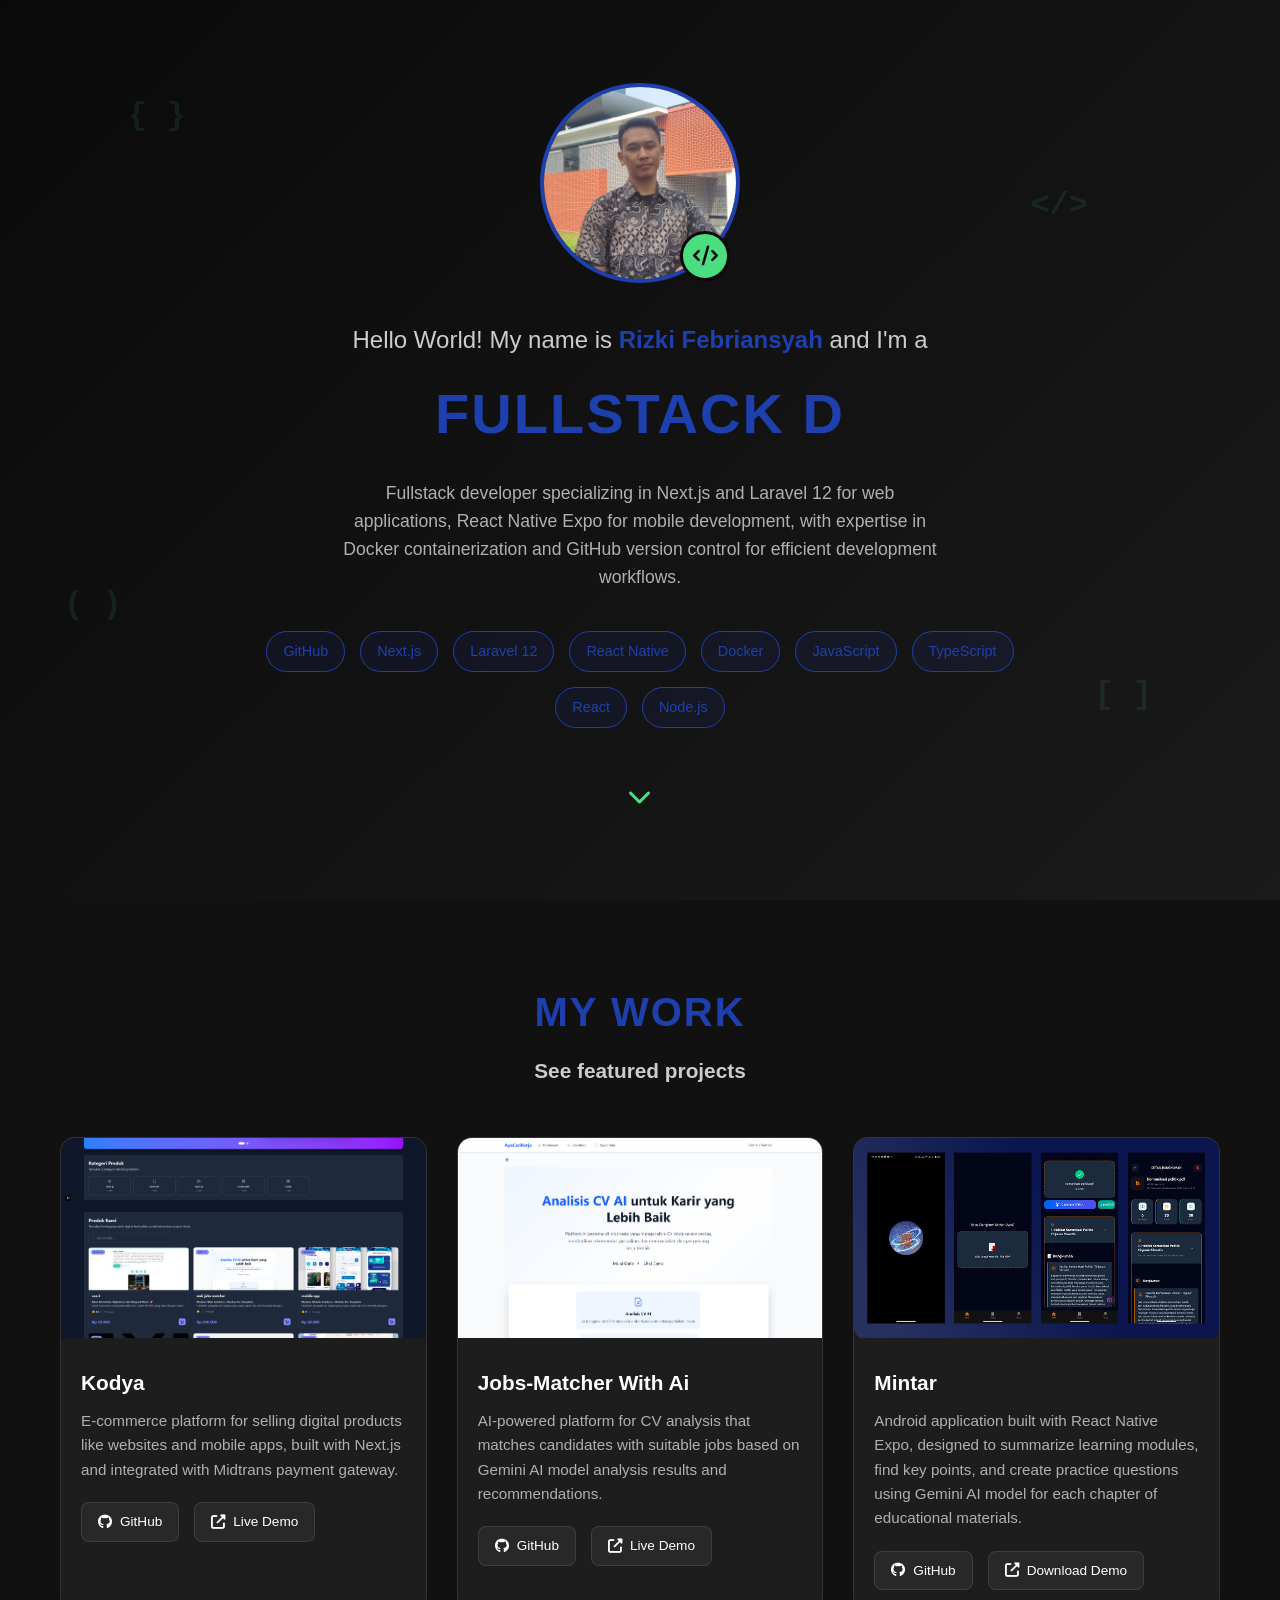
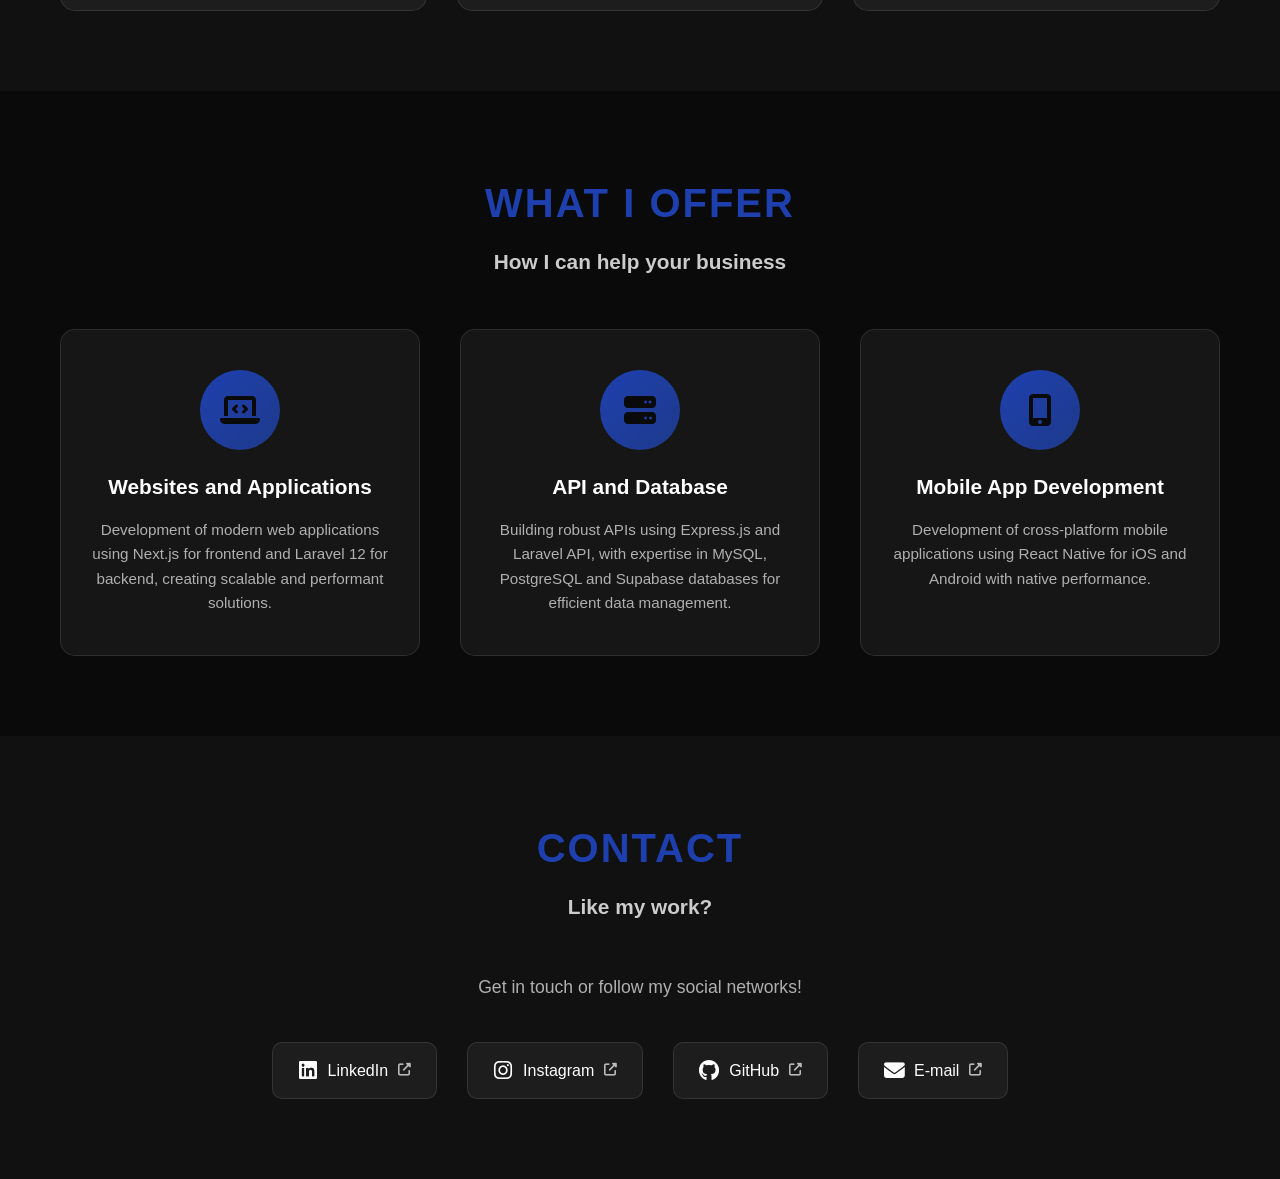
==== commit 667e8ee6: "ganti pp" ====
--- a/index.html
+++ b/index.html
@@ -15,7 +15,7 @@
     <section class="hero">
         <div class="hero-content">
             <div class="profile-container">
-                <img src="https://picsum.photos/seed/martina/200/200.jpg" alt="Martina Santos" class="profile-img">
+                <img src="assets/pp.jpg" alt="Martina Santos" class="profile-img">
                 <div class="code-icon">
                     <i class="fas fa-code"></i>
                 </div>
@@ -100,7 +100,7 @@
                         </a>
                         <a href="https://expo.dev/artifacts/eas/joqZyxCx7K6ywon5BUGdpT.apk" class="project-link" target="_blank">
                             <i class="fas fa-external-link-alt"></i>
-                            <span>Download</span>
+                            <span>Download Demo</span>
                         </a>
                     </div>
                 </div>
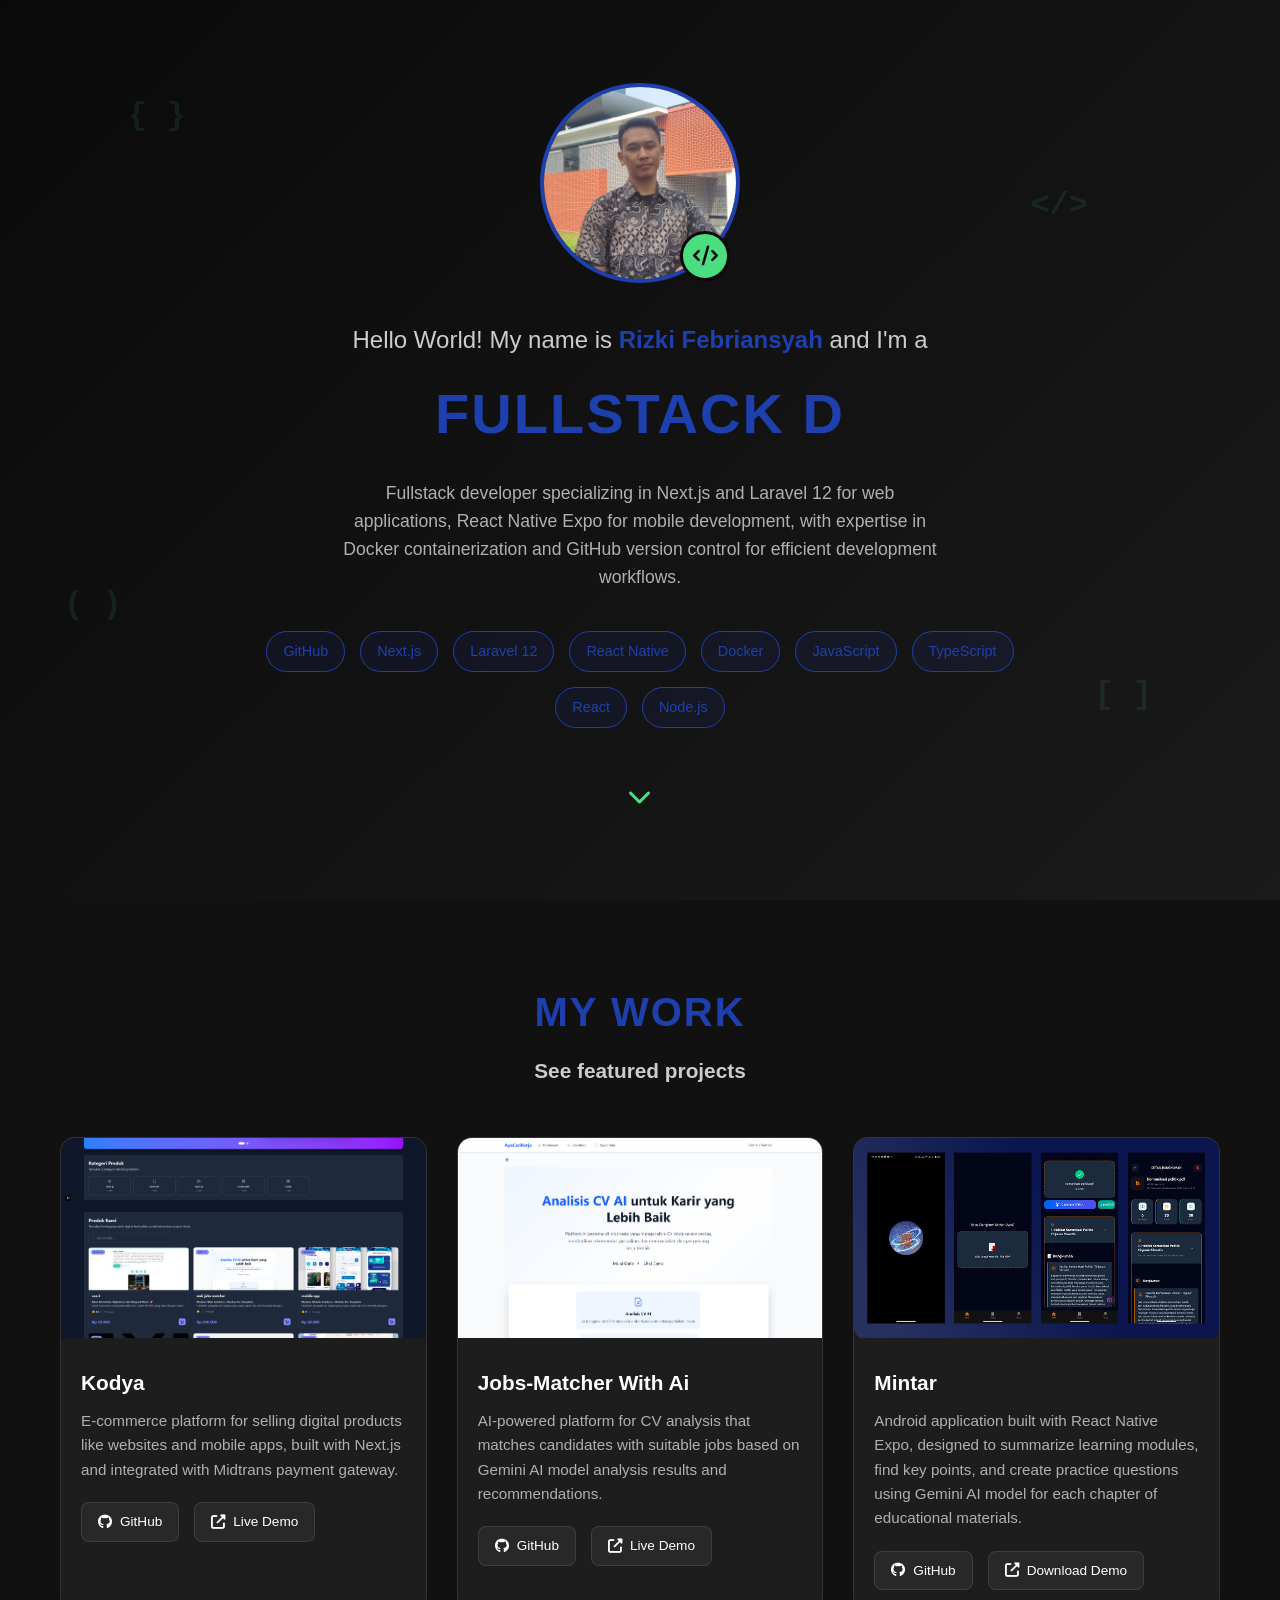
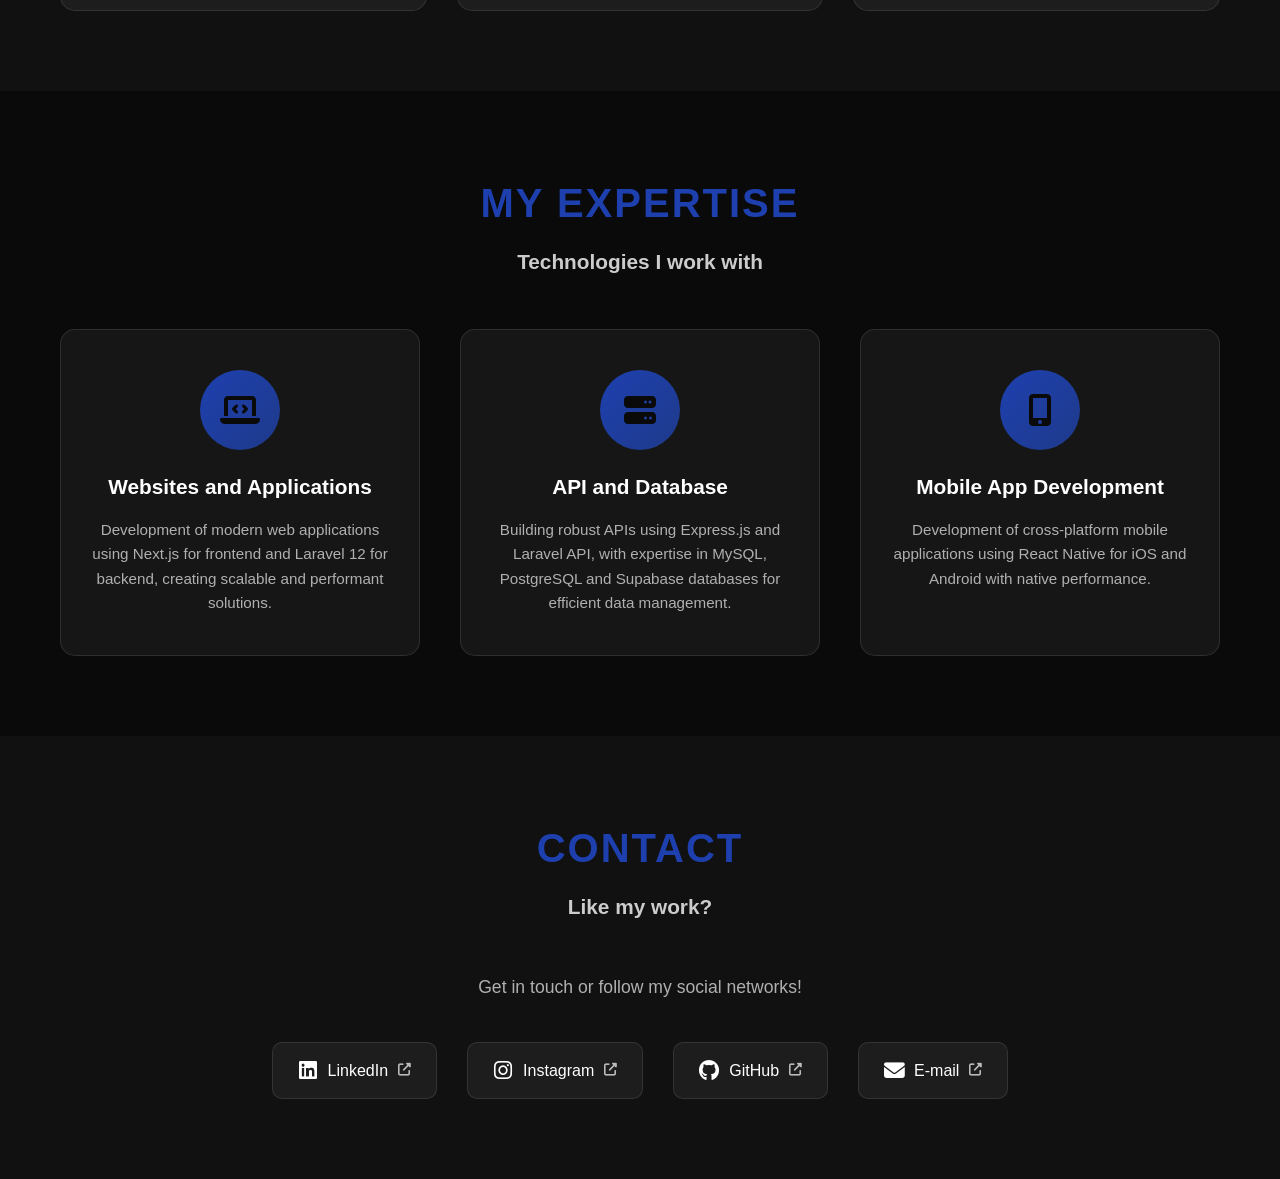
==== commit 79b296fa: "perbaharui" ====
--- a/index.html
+++ b/index.html
@@ -111,8 +111,8 @@
     <!-- My Services Section -->
     <section class="services" id="services">
         <div class="container">
-            <h2 class="section-title">What I Offer</h2>
-            <h3 class="section-subtitle">How I can help your business</h3>
+            <h2 class="section-title">My Expertise</h2>
+            <h3 class="section-subtitle">Technologies I work with</h3>
             
             <div class="services-grid">
                 <div class="service-card">
